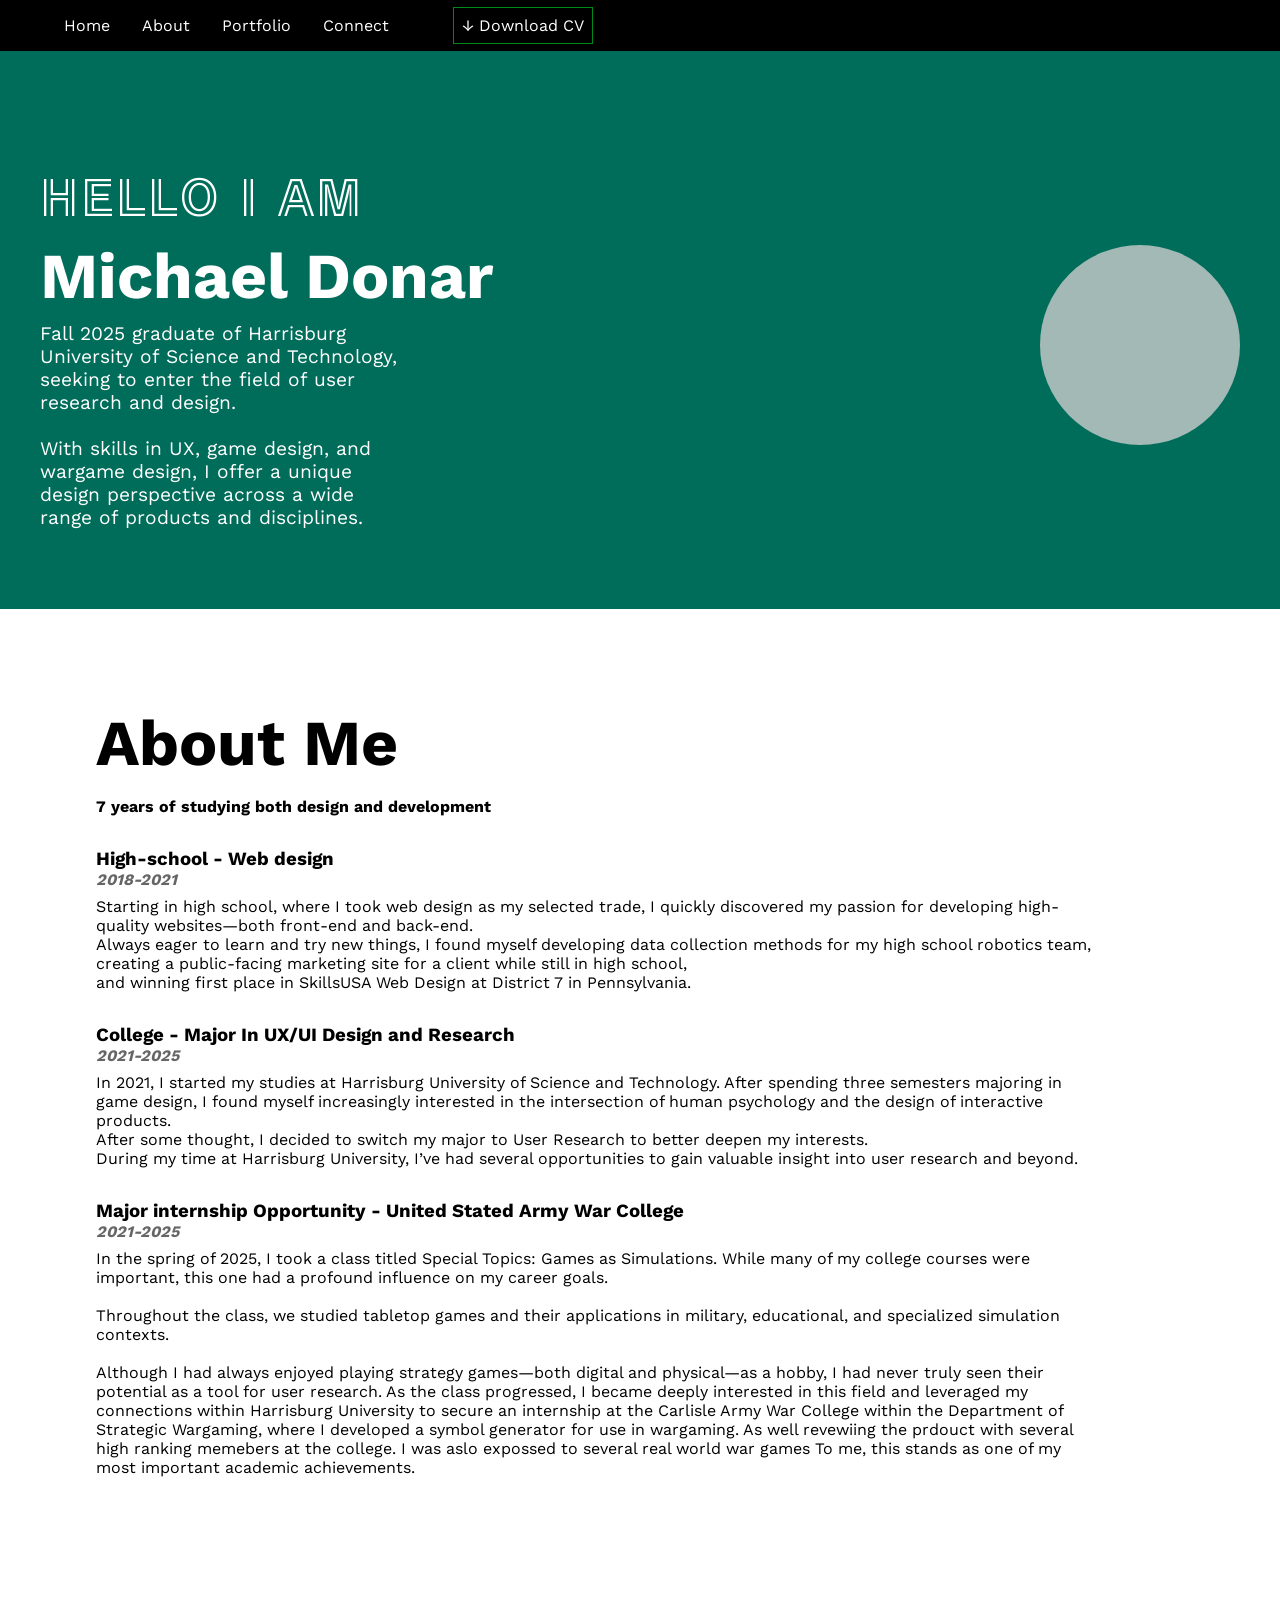
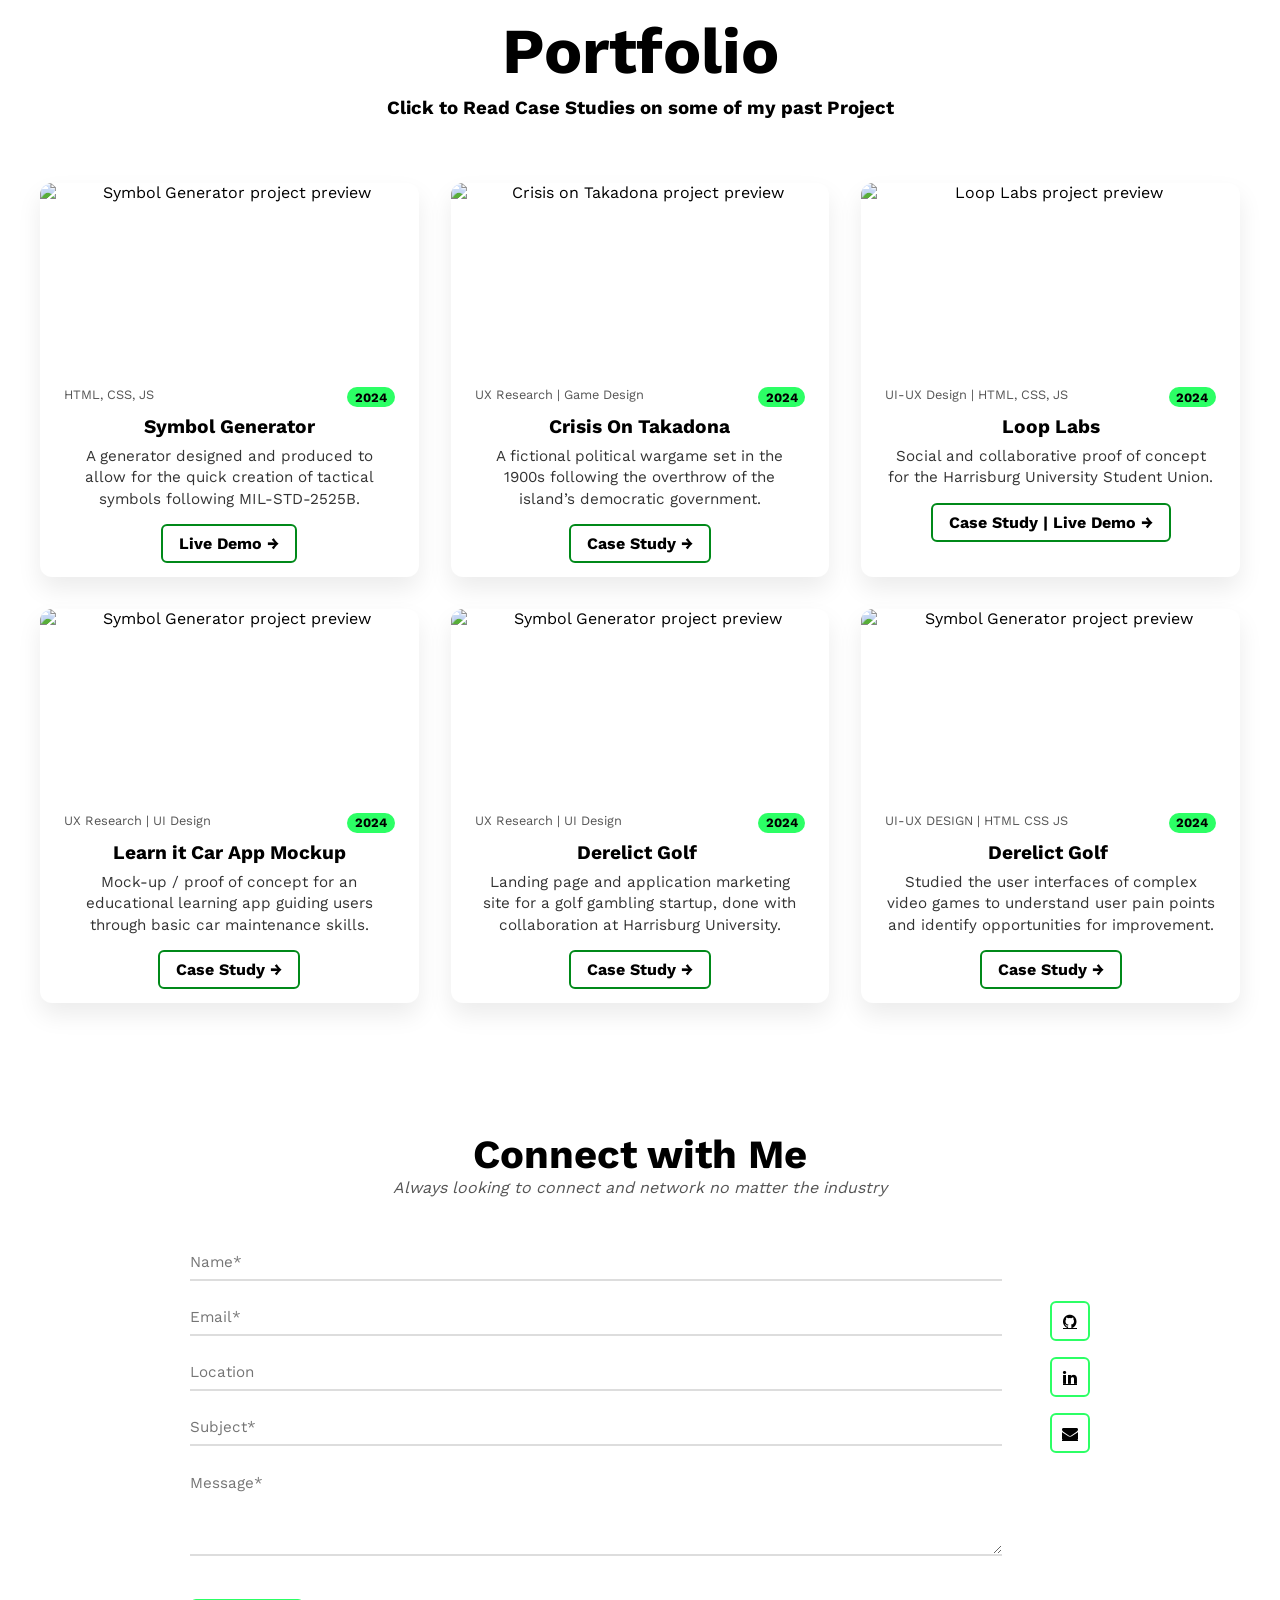
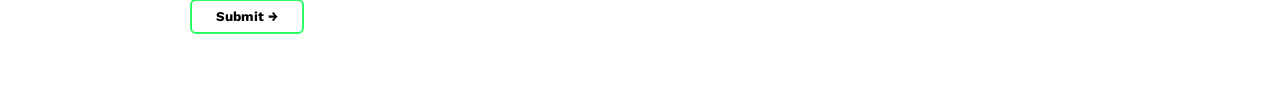
==== index.html @ 2acb97b7 "sections done" ====
<!DOCTYPE html>
<html lang="en">

<head>
  <meta charset="UTF-8" />
  <meta name="viewport" content="width=device-width, initial-scale=1.0" />
  <title>Michael Donar | UX Portfolio</title>
  <link rel="stylesheet" href="./assets/style.css" />
  <link rel="stylesheet" href="https://cdnjs.cloudflare.com/ajax/libs/font-awesome/4.7.0/css/font-awesome.min.css">
  <link href="https://fonts.googleapis.com/css2?family=DM+Sans:wght@400;700&family=Montserrat:wght@500;700&display=swap"
    rel="stylesheet">
  <link rel="stylesheet" href="https://cdnjs.cloudflare.com/ajax/libs/font-awesome/4.7.0/css/font-awesome.min.css">
  <!-- Google Icons-->
  <link rel="stylesheet"
    href="https://fonts.googleapis.com/css2?family=Material+Symbols+Outlined:opsz,wght,FILL,GRAD@20..48,100..700,0..1,-50..200&icon_names=download" />
</head>

<body>
  <nav class="navbar">
    <div class="nav-container">
      <!--- Could add a logo here when made <div class="logo">Your Logo</div> -->
      <ul class="nav-links">
        <li><a href="#">Home</a></li>
        <li><a href="#">About</a></li>
        <li><a href="#">Portfolio</a></li>
        <li><a href="#">Connect</a></li>
        <li class="cv-item"><a href="#" class="cv-button">↓ Download CV</a></li>
      </ul>
      <div class="hamburger">
        <span></span>
        <span></span>
        <span></span>
      </div>
    </div>
  </nav>
  <header class="hero">
    <div class="hero-content">
      <div class="hero-text">
        <h1>HELLO I AM</h1>
        <h2>Michael Donar</h2>
        <p>Fall 2025 graduate of Harrisburg University of Science and Technology, seeking to enter the field of user
          research and design.
          <br>
          <br>
          With skills in UX, game design, and wargame design, I offer a unique design perspective across a wide range of
          products and disciplines.</p>
      </div>
      <div class="hero-image">
        <div class="circle-placeholder"></div>
      </div>
    </div>
  </header>
  <main>
    <section class="content-section">
      <h1>About Me</h1>
      <h2>7 years of studying both design and development</h2>
      <div class="content-subsection">
        <h3>High-school - Web design</h3>
        <h4>2018-2021</h4>
        <p>Starting in high school, where I took web design as my selected trade, I quickly discovered my passion for
          developing high-quality websites—both front-end and back-end.
          <br>
          Always eager to learn and try new things, I found myself developing data collection methods for my high school
          robotics team, creating a public-facing marketing site for a client while still in high school, <br>
          and winning first place in SkillsUSA Web Design at District 7 in Pennsylvania.</p>
      </div>
      <div class="content-subsection">
        <h3>College - Major In UX/UI Design and Research</h3>
        <h4>2021-2025</h4>
        <p>In 2021, I started my studies at Harrisburg University of Science and Technology. After spending three
          semesters majoring in game design, I found myself increasingly interested in the intersection of human
          psychology and the design of interactive products.
          <br>
          After some thought, I decided to switch my major to User Research to better deepen my interests.
          <br>
          During my time at Harrisburg University, I’ve had several opportunities to gain valuable insight into user
          research and beyond.</p>
      </div>

      <div class="content-subsection">
        <h3>Major internship Opportunity - United Stated Army War College </h3>
        <h4>2021-2025</h4>
        <p>In the spring of 2025, I took a class titled Special Topics: Games as Simulations. While many of my college
          courses were important, this one had a profound influence on my career goals.<br><br>
          Throughout the class, we studied tabletop games and their applications in military, educational, and
          specialized simulation contexts.<br><br>
          Although I had always enjoyed playing strategy games—both digital and physical—as a hobby, I had never truly
          seen their potential as a tool for user research. As the class progressed,
          I became deeply interested in this field and leveraged my connections within Harrisburg University to secure
          an internship at the Carlisle Army War College within the Department of Strategic Wargaming,
          where I developed a symbol generator for use in wargaming. As well revewiing the prdouct with several high
          ranking memebers at the college. I was aslo expossed to several real world war games
          To me, this stands as one of my most important academic achievements.<br></p>
      </div>
    </section>
  </main>
  <!-- Project Sections -->
  <section class="portfolio-section">
    <h2>Portfolio</h2>
    <h3>Click to Read Case Studies on some of my past Project</h3>
    <section class="projects">
      <div class="projects-grid">
        <article class="project-card">
          <img src="img/project1.jpg" alt="Symbol Generator project preview">
          <div class="project-content">
            <div class="project-meta">
              <span>HTML, CSS, JS</span>
              <span class="tag">2024</span>
            </div>
            <h3>Symbol Generator</h3>
            <p>
              A generator designed and produced to allow for the quick creation of tactical symbols following
              MIL-STD-2525B.
            </p>
            <a href="#" class="project-btn">Live Demo →</a>
          </div>
        </article>

        <article class="project-card">
          <img src="img/project2.jpg" alt="Crisis on Takadona project preview">
          <div class="project-content">
            <div class="project-meta">
              <span>UX Research | Game Design</span>
              <span class="tag">2024</span>
            </div>
            <h3>Crisis On Takadona</h3>
            <p>
              A fictional political wargame set in the 1900s following the overthrow of the island’s democratic
              government.
            </p>
            <a href="#" class="project-btn">Case Study →</a>
          </div>
        </article>

        <article class="project-card">
          <img src="img/project3.jpg" alt="Loop Labs project preview">
          <div class="project-content">
            <div class="project-meta">
              <span>UI-UX Design | HTML, CSS, JS</span>
              <span class="tag">2024</span>
            </div>
            <h3>Loop Labs</h3>
            <p>
              Social and collaborative proof of concept for the Harrisburg University Student Union.
            </p>
            <a href="#" class="project-btn">Case Study | Live Demo →</a>
          </div>
        </article>
        <article class="project-card">
          <img src="img/project1.jpg" alt="Symbol Generator project preview">
          <div class="project-content">
            <div class="project-meta">
              <span>UX Research | UI Design</span>
              <span class="tag">2024</span>
            </div>
            <h3>Learn it Car App Mockup</h3>
            <p>
              Mock-up / proof of concept for an educational learning app guiding users through basic car maintenance
              skills.
            </p>
            <a href="#" class="project-btn">Case Study →</a>
          </div>
        </article>
        <article class="project-card">
          <img src="img/project1.jpg" alt="Symbol Generator project preview">
          <div class="project-content">
            <div class="project-meta">
              <span>UX Research | UI Design</span>
              <span class="tag">2024</span>
            </div>
            <h3>Derelict Golf </h3>
            <p>
              Landing page and application marketing site for a golf gambling startup, done with collaboration at
              Harrisburg University.
            </p>
            <a href="#" class="project-btn">Case Study →</a>
          </div>
        </article>
        <article class="project-card">
          <img src="img/project1.jpg" alt="Symbol Generator project preview">
          <div class="project-content">
            <div class="project-meta">
              <span>UI-UX DESIGN | HTML CSS JS</span>
              <span class="tag">2024</span>
            </div>
            <h3>Derelict Golf </h3>
            <p>
              Studied the user interfaces of complex video games to understand user pain points and identify
              opportunities for improvement.
            </p>
            <a href="#" class="project-btn">Case Study →</a>
          </div>
        </article>
      </div>
    </section>
  </section>
  <section class="contact">
    <h2>Connect with Me</h2>
    <p class="contact-sub">
      Always looking to connect and network no matter the industry
    </p>
    <div class="contact-wrapper">
      <!-- Form -->
      <form class="contact-form">
        <input type="text" placeholder="Name*" required>
        <input type="email" placeholder="Email*" required>
        <input type="text" placeholder="Location">
        <input type="text" placeholder="Subject*">
        <textarea rows="4" placeholder="Message*" required></textarea>
        <button type="submit">Submit →</button>
      </form>
      <!-- Social Icons -->
      <div class="contact-icons">
        <a href="https://github.com/YOURNAME" aria-label="GitHub">
          <i class="fa fa-github"></i>
        </a>
        <a href="https://linkedin.com/in/YOURNAME" aria-label="LinkedIn">
          <i class="fa fa-linkedin"></i>
        </a>
        <a href="mailto:youremail@email.com" aria-label="Email">
          <i class="fa fa-envelope"></i>
        </a>
      </div>
    </div>
  </section>

  <script>
    const hamburger = document.querySelector('.hamburger');
    const navLinks = document.querySelector('.nav-links');

    hamburger.addEventListener('click', () => {
      navLinks.classList.toggle('active');
      hamburger.classList.toggle('active');
    });
  </script>
</body>

</html>
---- assets/style.css ----
/* Fonts */
@font-face {
    font-family: 'train-one';
    /*a name to be used later*/
    src: url('../fonts/TrainOne-Regular.ttf');
    /*URL to font*/
}

@font-face {
    font-family: 'work-sans';
    src: url(../fonts/WorkSans-VariableFont_wght.ttf);
}

@font-face {
    font-family: 'work-sans-itac';
    src: url(../fonts/WorkSans-Italic-VariableFont_wght.ttf);
}

/* Colors Vars */
:root {
    --primary-highlight: #008919;
    --primary-color: #ffffff;
}

/* Reset and General Styles */
* {
    margin: 0;
    padding: 0;
    box-sizing: border-box;
    font-family: 'work-sans';
}

body {
    background-color: #fff;
    font-family: 'work-sans';
    color: #000;
}

/* Navbar */
.navbar {
    background-color: #000;
    padding: 1rem 2rem;
    position: fixed;
    width: 100%;
    top: 0;
    z-index: 1000;

}

.nav-container {
    display: flex;
    justify-content: space-between;
    align-items: center;
    max-width: 1200px;
    margin: 0 auto;
    float: left;
}

.logo {
    margin-right: 1em;
    float: left;
    color: #fff;
    font-size: 1.5rem;
    font-weight: bold;
}

.nav-links {
    display: flex;
    list-style: none;
}

.nav-links li {
    margin-left: 2rem;
    text-align: center;
}

.nav-links a {
    color: #fff;
    text-decoration: none;
    font-size: 1rem;
}

a:hover {
    color: var(--primary-highlight);
}

.hero h1 {
    font-family: 'train-one';
}

.cv-button {
    border: #008919 1px solid;
    padding: .5em;
    margin-left: 2rem;
}

.hamburger {
    display: none;
    flex-direction: column;
    cursor: pointer;
}

.hamburger span {
    height: 3px;
    width: 25px;
    background: #fff;
    margin-bottom: 5px;
    transition: all 0.3s;
}

.hamburger.active span:nth-child(1) {
    transform: rotate(45deg) translate(10px, 10px);
}

.hamburger.active span:nth-child(2) {
    opacity: 0;
}

.hamburger.active span:nth-child(3) {
    transform: rotate(-45deg) translate(7px, -6px);
}

/* Hero Section */
.hero {
    background-color: #006d5b;
    /* Teal */
    color: #fff;
    padding: 10rem 2rem 5rem;
    position: relative;
    overflow: hidden;
}

.hero-content {
    display: flex;
    justify-content: space-between;
    align-items: center;
    max-width: 1200px;
    margin: 0 auto;
}

.hero-text {
    flex: 1;
}

.hero-text h1 {
    font-size: 3rem;
    font-weight: 100;
    /* Thin for "HELLO I AM" */
    text-transform: uppercase;
    letter-spacing: 2px;
}

.hero-text h2 {
    font-size: 4rem;
    font-weight: bold;
    margin: 0.5rem 0;
}

.hero-text p {
    font-size: 1.2rem;
    max-width: 60%;
}

.hero-image {
    flex: 1;
    display: flex;
    justify-content: flex-end;
}

.circle-placeholder {
    width: 200px;
    height: 200px;
    background-color: #ccc;
    /* Grey */
    border-radius: 50%;
    opacity: 0.8;
}


/* ###About Section### */

.content-section {
    float: left;
}

.content-section h1 {
    font-size: 4em;
}

.content-section h2 {
    padding-top: 1em;
    color: #000;
    font-size: 1em;
}

/*Subsections */
.content-subsection {
    padding-top: 2em;
}

.content-subsection h4 {
    color: rgba(0, 0, 0, 0.6);
    font-style: italic;
}

.content-subsection p {
    padding-top: .5em;
    font-family: 'work-sans';
}

/* ### Portiflo Section ###*/
.portfolio-section {
    clear: both;
    text-align: center;
    padding-top: 2em;
}

.portfolio-section h2 {
    font-size: 4rem;
    font-weight: bold;
    margin: 0.5rem 0;
}



/* Content Sections (for more paragraphs and images) */
.content-section {
    padding: 6rem;
    max-width: 1200px;
    margin: 0 auto;
}

.content-section img {
    max-width: 100%;
    height: auto;
}

/* =========================
   Projects Section
========================= */
.projects {
    padding: 4rem 2rem;
    background: #fff;
}

.projects-grid {
    display: grid;
    grid-template-columns: repeat(3, 1fr);
    gap: 2rem;
    max-width: 1200px;
    margin: 0 auto;
}

/* =========================
   Project Card
========================= */
.project-card {
    background: #fff;
    border-radius: 12px;
    box-shadow: 0 12px 25px rgba(0, 0, 0, 0.08);
    overflow: hidden;
    display: flex;
    flex-direction: column;
}

.project-card img {
    width: 100%;
    height: 180px;
    object-fit: cover;
}

.project-content {
    padding: 1.5rem;
}

.project-meta {
    display: flex;
    justify-content: space-between;
    font-size: 0.8rem;
    margin-bottom: 0.5rem;
    color: #555;
}

.tag {
    background: #2cff65;
    color: #000;
    padding: 0.2em 0.6em;
    border-radius: 999px;
    font-weight: bold;
}

.project-content h3 {
    margin: 0.5rem 0;
    font-size: 1.2rem;
}

.project-content p {
    font-size: 0.95rem;
    line-height: 1.4;
    margin-bottom: 1.5rem;
    color: #333;
}

/* =========================
   Buttons
========================= */
.project-btn {
    align-self: flex-start;
    border: 2px solid #008919;
    padding: 0.5rem 1rem;
    border-radius: 6px;
    text-decoration: none;
    font-weight: bold;
    color: #000;
    transition: 0.2s ease;
}

.project-btn:hover {
    background: 008919;
}

.project-btn.outline {
    background: transparent;
}

/* =========================
   Contact Section
========================= */
.contact {
    padding: 4rem 2rem;
    background: #fff;
    text-align: center;
}

.contact h2 {
    font-size: 2.5rem;
    font-weight: 700;
}

.contact-sub {
    font-style: italic;
    color: #555;
    margin-bottom: 3rem;
}

/* =========================
   Layout
========================= */
.contact-wrapper {
    max-width: 900px;
    margin: 0 auto;
    display: flex;
    justify-content: space-between;
    align-items: flex-start;
    gap: 3rem;
}

/* =========================
   Form
========================= */
.contact-form {
    flex: 1;
    display: flex;
    flex-direction: column;
    gap: 1.2rem;
    text-align: left;
}

.contact-form input,
.contact-form textarea {
    border: none;
    border-bottom: 2px solid #ddd;
    padding: 0.5rem 0;
    font-size: 0.95rem;
}

.contact-form input:focus,
.contact-form textarea:focus {
    outline: none;
    border-color: #8a3dff;
}

.contact-form button {
    margin-top: 1.5rem;
    width: fit-content;
    background: transparent;
    border: 2px solid #2cff65;
    padding: 0.5rem 1.5rem;
    border-radius: 6px;
    font-weight: bold;
    cursor: pointer;
    transition: 0.2s ease;
}

.contact-form button:hover {
    background: #2cff65;
}

/* =========================
   Social Icons
========================= */
.contact-icons {
    display: flex;
    flex-direction: column;
    gap: 1rem;
    margin-top: 3.5rem;
}

.contact-icons a {
    width: 40px;
    height: 40px;
    border: 2px solid #2cff65;
    border-radius: 6px;
    display: flex;
    align-items: center;
    justify-content: center;
    color: #000;
    transition: 0.2s ease;
}

.contact-icons a:hover {
    background: #2cff65;
}

/* =========================
   Responsive
========================= */
@media (max-width: 1024px) {
    .projects-grid {
        grid-template-columns: repeat(2, 1fr);
    }
}

@media (max-width: 640px) {
    .projects-grid {
        grid-template-columns: 1fr;
    }

    .project-card img {
        height: 160px;
    }
}


/* Responsive Design */
@media (max-width: 768px) {
    .nav-links {
        display: none;
        flex-direction: column;
        position: absolute;
        top: 60px;
        left: 0;
        width: 100%;
        background-color: #000;
        padding: 1rem 0;
    }

    .nav-links.active {
        display: flex;
    }

    .nav-links li {
        margin: 1rem 0;
        text-align: center;
    }

    .cv-button {
        margin-left: 0;
        margin-top: 1rem;
    }

    .hamburger {
        display: flex;
    }

    .hero-content {
        flex-direction: column;
        text-align: center;
    }

    .hero-text p {
        max-width: 100%;
    }

    .hero-image {
        justify-content: center;
        margin-top: 2rem;
    }

    .circle-placeholder {
        width: 150px;
        height: 150px;
    }
}
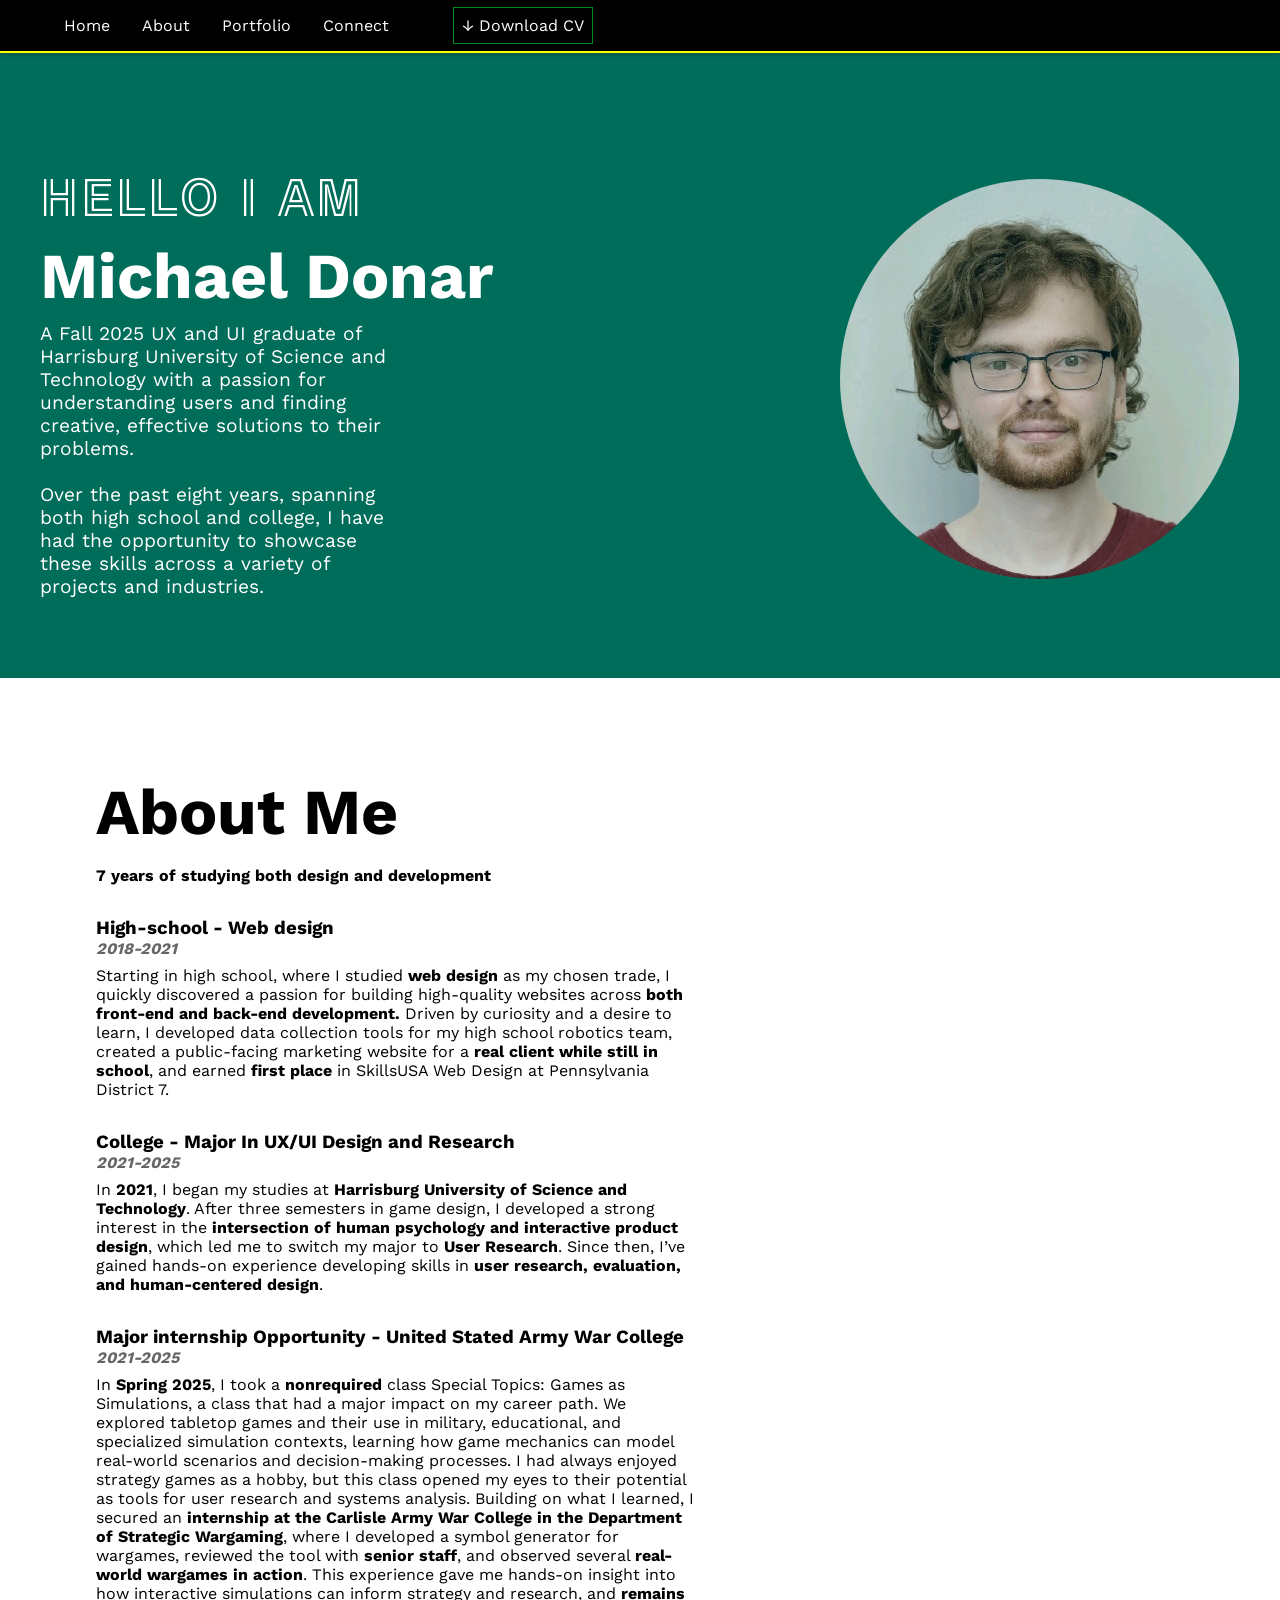
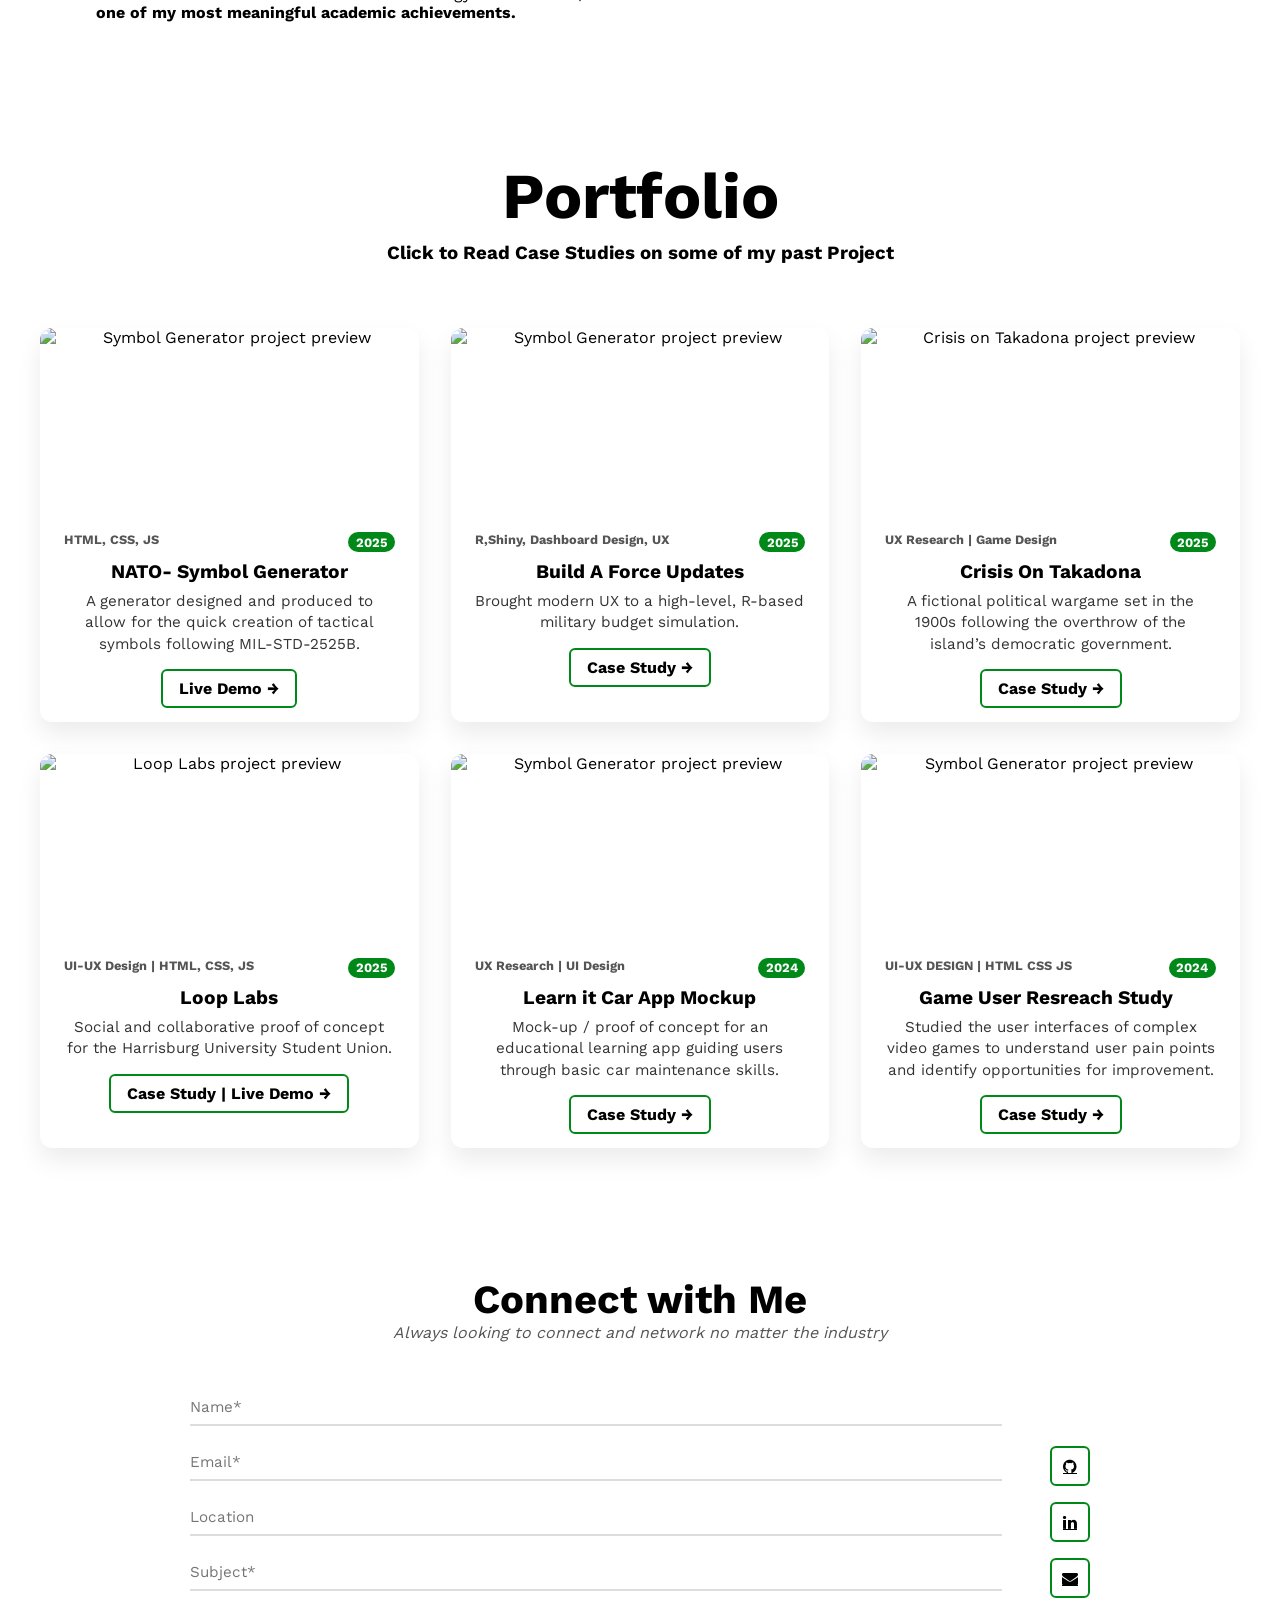
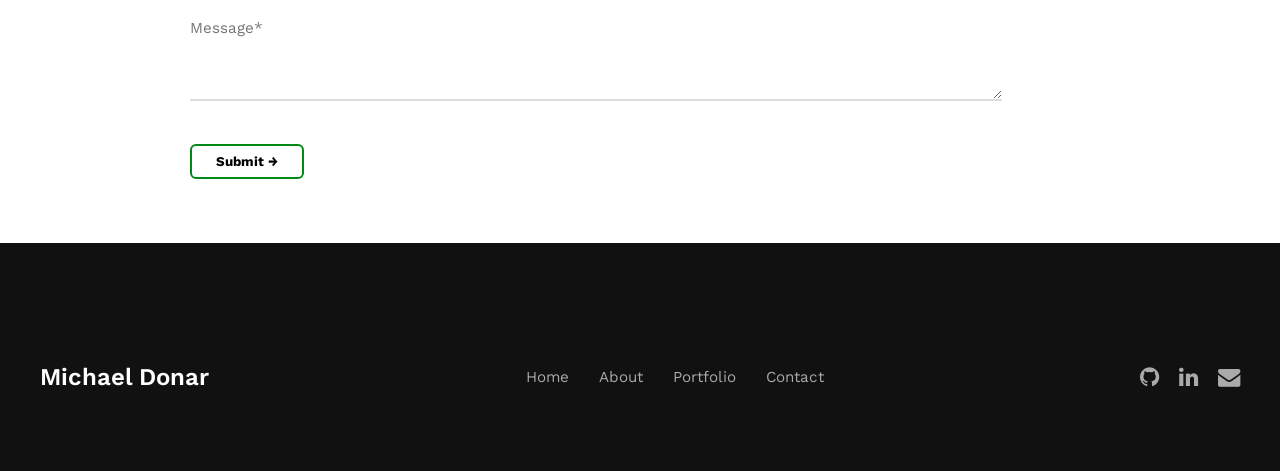
==== commit 479e36f3: "adding images to homepage" ====
--- a/index.html
+++ b/index.html
@@ -5,6 +5,7 @@
   <meta charset="UTF-8" />
   <meta name="viewport" content="width=device-width, initial-scale=1.0" />
   <title>Michael Donar | UX Portfolio</title>
+  <link rel="icon" type="image/x-icon" href="./img/MD-Logo-With-NoText-White.png">
   <link rel="stylesheet" href="./assets/style.css" />
   <link rel="stylesheet" href="https://cdnjs.cloudflare.com/ajax/libs/font-awesome/4.7.0/css/font-awesome.min.css">
   <link href="https://fonts.googleapis.com/css2?family=DM+Sans:wght@400;700&family=Montserrat:wght@500;700&display=swap"
@@ -16,14 +17,15 @@
 </head>
 
 <body>
+  <div class="home-link" id="top"></div>
   <nav class="navbar">
     <div class="nav-container">
-      <!--- Could add a logo here when made <div class="logo">Your Logo</div> -->
+      <!--- Could add a logo here when made <div class="logo">Logo</div> -->
       <ul class="nav-links">
-        <li><a href="#">Home</a></li>
-        <li><a href="#">About</a></li>
-        <li><a href="#">Portfolio</a></li>
-        <li><a href="#">Connect</a></li>
+        <li><a href="#top">Home</a></li>
+        <li><a href="#about">About</a></li>
+        <li><a href="#project">Portfolio</a></li>
+        <li><a href="#contact">Connect</a></li>
         <li class="cv-item"><a href="#" class="cv-button">↓ Download CV</a></li>
       </ul>
       <div class="hamburger">
@@ -38,66 +40,70 @@
       <div class="hero-text">
         <h1>HELLO I AM</h1>
         <h2>Michael Donar</h2>
-        <p>Fall 2025 graduate of Harrisburg University of Science and Technology, seeking to enter the field of user
-          research and design.
-          <br>
-          <br>
-          With skills in UX, game design, and wargame design, I offer a unique design perspective across a wide range of
-          products and disciplines.</p>
+        <p>A Fall 2025 UX and UI graduate of Harrisburg University of Science and Technology with a passion for
+          understanding users and finding creative, effective solutions to their problems. <br><br>Over the past eight
+          years,
+          spanning both high school and college, I have had the opportunity to showcase these skills across a variety of
+          projects and industries.</p>
       </div>
       <div class="hero-image">
-        <div class="circle-placeholder"></div>
-      </div>
-    </div>
+        <div class="image-background"></div>
+        <img src="./img/headshot.png" alt="Profile Image">
+      </div>
   </header>
   <main>
-    <section class="content-section">
+    <section class="content-section" id="about">
       <h1>About Me</h1>
       <h2>7 years of studying both design and development</h2>
       <div class="content-subsection">
         <h3>High-school - Web design</h3>
         <h4>2018-2021</h4>
-        <p>Starting in high school, where I took web design as my selected trade, I quickly discovered my passion for
-          developing high-quality websites—both front-end and back-end.
-          <br>
-          Always eager to learn and try new things, I found myself developing data collection methods for my high school
-          robotics team, creating a public-facing marketing site for a client while still in high school, <br>
-          and winning first place in SkillsUSA Web Design at District 7 in Pennsylvania.</p>
+        <p>
+          Starting in high school, where I studied <span>web design</span> as my chosen trade, I quickly discovered a
+          passion for building high-quality websites across <span>both front-end and back-end development.</span> Driven
+          by curiosity and a desire to learn, I developed data collection tools for my high school robotics team,
+          created a public-facing marketing website for a <span>real client while still in school</span>, and earned
+          <span>first place</span> in SkillsUSA Web Design at Pennsylvania District 7.
+        </p>
       </div>
       <div class="content-subsection">
         <h3>College - Major In UX/UI Design and Research</h3>
         <h4>2021-2025</h4>
-        <p>In 2021, I started my studies at Harrisburg University of Science and Technology. After spending three
-          semesters majoring in game design, I found myself increasingly interested in the intersection of human
-          psychology and the design of interactive products.
-          <br>
-          After some thought, I decided to switch my major to User Research to better deepen my interests.
-          <br>
-          During my time at Harrisburg University, I’ve had several opportunities to gain valuable insight into user
-          research and beyond.</p>
+        <p>
+          In <span>2021</span>, I began my studies at <span>Harrisburg University of Science and Technology</span>.
+          After three semesters in game design, I developed a strong interest in the <span>intersection of human
+            psychology and interactive product design</span>, which led me to switch my major to <span>User
+            Research</span>. Since then, I’ve gained hands-on experience developing skills in <span>user research,
+            evaluation, and human-centered design</span>.
+        </p>
       </div>
 
       <div class="content-subsection">
         <h3>Major internship Opportunity - United Stated Army War College </h3>
         <h4>2021-2025</h4>
-        <p>In the spring of 2025, I took a class titled Special Topics: Games as Simulations. While many of my college
-          courses were important, this one had a profound influence on my career goals.<br><br>
-          Throughout the class, we studied tabletop games and their applications in military, educational, and
-          specialized simulation contexts.<br><br>
-          Although I had always enjoyed playing strategy games—both digital and physical—as a hobby, I had never truly
-          seen their potential as a tool for user research. As the class progressed,
-          I became deeply interested in this field and leveraged my connections within Harrisburg University to secure
-          an internship at the Carlisle Army War College within the Department of Strategic Wargaming,
-          where I developed a symbol generator for use in wargaming. As well revewiing the prdouct with several high
-          ranking memebers at the college. I was aslo expossed to several real world war games
-          To me, this stands as one of my most important academic achievements.<br></p>
+        <p>In <span>Spring 2025</span>, I took a <span>nonrequired</span> class Special Topics: Games as Simulations, a
+          class that had a major impact on my career
+          path. We explored tabletop games and their use in military, educational, and specialized simulation contexts,
+          learning how game mechanics can model real-world scenarios and decision-making processes.
+
+          I had always enjoyed strategy games as a hobby, but this class opened my eyes to their potential as tools for
+          user research and systems analysis. Building on what I learned, I secured an <span>internship at the Carlisle
+            Army
+            War College in the Department of Strategic Wargaming</span>, where I developed a symbol generator for
+          wargames,
+          reviewed the tool with <span>senior staff</span>, and observed several <span>real-world wargames in
+            action</span>. This experience gave
+          me hands-on insight into how interactive simulations can inform strategy and research, and <span>remains one
+            of my
+            most meaningful academic achievements.</span></p>
       </div>
     </section>
   </main>
   <!-- Project Sections -->
-  <section class="portfolio-section">
+  <section class="portfolio-section" id="project">
     <h2>Portfolio</h2>
     <h3>Click to Read Case Studies on some of my past Project</h3>
+    <!-- Symbol Gen Project Card-->
     <section class="projects">
       <div class="projects-grid">
         <article class="project-card">
@@ -105,9 +111,9 @@
           <div class="project-content">
             <div class="project-meta">
               <span>HTML, CSS, JS</span>
-              <span class="tag">2024</span>
-            </div>
-            <h3>Symbol Generator</h3>
+              <span class="tag">2025</span>
+            </div>
+            <h3>NATO- Symbol Generator</h3>
             <p>
               A generator designed and produced to allow for the quick creation of tactical symbols following
               MIL-STD-2525B.
@@ -115,13 +121,27 @@
             <a href="#" class="project-btn">Live Demo →</a>
           </div>
         </article>
-
+        <article class="project-card">
+          <img src="img/project1.jpg" alt="Symbol Generator project preview">
+          <div class="project-content">
+            <div class="project-meta">
+              <span>R,Shiny, Dashboard Design, UX</span>
+              <span class="tag">2025</span>
+            </div>
+            <h3>Build A Force Updates </h3>
+            <p>
+              Brought modern UX to a high-level, R-based military budget simulation.
+            </p>
+            <a href="#" class="project-btn">Case Study →</a>
+          </div>
+        </article>
+        <!--Crisis On Takadona-->
         <article class="project-card">
           <img src="img/project2.jpg" alt="Crisis on Takadona project preview">
           <div class="project-content">
             <div class="project-meta">
               <span>UX Research | Game Design</span>
-              <span class="tag">2024</span>
+              <span class="tag">2025</span>
             </div>
             <h3>Crisis On Takadona</h3>
             <p>
@@ -131,13 +151,13 @@
             <a href="#" class="project-btn">Case Study →</a>
           </div>
         </article>
-
+        <!--Loop Labs-->
         <article class="project-card">
           <img src="img/project3.jpg" alt="Loop Labs project preview">
           <div class="project-content">
             <div class="project-meta">
               <span>UI-UX Design | HTML, CSS, JS</span>
-              <span class="tag">2024</span>
+              <span class="tag">2025</span>
             </div>
             <h3>Loop Labs</h3>
             <p>
@@ -146,6 +166,7 @@
             <a href="#" class="project-btn">Case Study | Live Demo →</a>
           </div>
         </article>
+        <!--Learn it Car App Mockups-->
         <article class="project-card">
           <img src="img/project1.jpg" alt="Symbol Generator project preview">
           <div class="project-content">
@@ -161,21 +182,7 @@
             <a href="#" class="project-btn">Case Study →</a>
           </div>
         </article>
-        <article class="project-card">
-          <img src="img/project1.jpg" alt="Symbol Generator project preview">
-          <div class="project-content">
-            <div class="project-meta">
-              <span>UX Research | UI Design</span>
-              <span class="tag">2024</span>
-            </div>
-            <h3>Derelict Golf </h3>
-            <p>
-              Landing page and application marketing site for a golf gambling startup, done with collaboration at
-              Harrisburg University.
-            </p>
-            <a href="#" class="project-btn">Case Study →</a>
-          </div>
-        </article>
+        <!--GUR Study-->
         <article class="project-card">
           <img src="img/project1.jpg" alt="Symbol Generator project preview">
           <div class="project-content">
@@ -183,7 +190,7 @@
               <span>UI-UX DESIGN | HTML CSS JS</span>
               <span class="tag">2024</span>
             </div>
-            <h3>Derelict Golf </h3>
+            <h3>Game User Resreach Study  </h3>
             <p>
               Studied the user interfaces of complex video games to understand user pain points and identify
               opportunities for improvement.
@@ -194,7 +201,8 @@
       </div>
     </section>
   </section>
-  <section class="contact">
+  <!--Contact Section-->
+  <section class="contact" id="contact">
     <h2>Connect with Me</h2>
     <p class="contact-sub">
       Always looking to connect and network no matter the industry
@@ -211,19 +219,44 @@
       </form>
       <!-- Social Icons -->
       <div class="contact-icons">
-        <a href="https://github.com/YOURNAME" aria-label="GitHub">
+        <a href="https://github.com/mdonar21" target="_blank" aria-label="GitHub">
           <i class="fa fa-github"></i>
         </a>
-        <a href="https://linkedin.com/in/YOURNAME" aria-label="LinkedIn">
+        <a href="https://www.linkedin.com/in/michael-donar/" target="_blank" aria-label="LinkedIn">
           <i class="fa fa-linkedin"></i>
         </a>
-        <a href="mailto:youremail@email.com" aria-label="Email">
+        <a href="mailto:21mdonar@gmail.com" target="_blank" aria-label="Email">
           <i class="fa fa-envelope"></i>
         </a>
       </div>
     </div>
   </section>
-
+  <footer>
+    <footer>
+      <div class="footer-container">
+        <div class="footer-name">Michael Donar</div>
+        <nav class="footer-nav">
+          <ul>
+            <li><a href="#top">Home</a></li>
+            <li><a href="#about">About</a></li>
+            <li><a href="#project">Portfolio</a></li>
+            <li><a href="#contact">Contact</a></li>
+          </ul>
+        </nav>
+        <div class="social-icons">
+          <a href="https://github.com/mdonar21" target="_blank" aria-label="GitHub">
+            <i class="fa fa-github"></i>
+          </a>
+          <a href="https://www.linkedin.com/in/michael-donar/" target="_blank" aria-label="LinkedIn">
+            <i class="fa fa-linkedin"></i>
+          </a>
+          <a href="mailto:21mdonar@gmail.com" target="_blank" aria-label="Email">
+            <i class="fa fa-envelope"></i>
+          </a>
+        </div>
+      </div>
+    </footer>
+  </footer>
   <script>
     const hamburger = document.querySelector('.hamburger');
     const navLinks = document.querySelector('.nav-links');
--- a/assets/style.css
+++ b/assets/style.css
@@ -20,6 +20,9 @@
 :root {
     --primary-highlight: #008919;
     --primary-color: #ffffff;
+    --hover-color: #3083DC;
+    --primary-text-color: #000;
+    --sub-text-color: #fff;
 }
 
 /* Reset and General Styles */
@@ -34,6 +37,15 @@
     background-color: #fff;
     font-family: 'work-sans';
     color: #000;
+}
+
+/*Span Bold*/
+span{
+    font-weight: bold;
+}
+
+.home-link{
+    display: none;
 }
 
 /* Navbar */
@@ -44,6 +56,8 @@
     width: 100%;
     top: 0;
     z-index: 1000;
+    border-bottom: 2px solid #FFFF00;
+    box-shadow: 0 2px 4px 0 rgba(0, 0, 0, .2);
 
 }
 
@@ -81,7 +95,7 @@
 }
 
 a:hover {
-    color: var(--primary-highlight);
+    color: var(--hover-color);
 }
 
 .hero h1 {
@@ -89,9 +103,15 @@
 }
 
 .cv-button {
-    border: #008919 1px solid;
+    border: var(--primary-highlight) 1px solid;
     padding: .5em;
     margin-left: 2rem;
+}
+
+.cv-button:hover {
+    background: var(--hover-color);
+    color: var(--primary-color);
+    border: none;
 }
 
 .hamburger {
@@ -167,9 +187,9 @@
     justify-content: flex-end;
 }
 
-.circle-placeholder {
-    width: 200px;
-    height: 200px;
+.hero-image img {
+    width: 400px;
+    height: 400px;
     background-color: #ccc;
     /* Grey */
     border-radius: 50%;
@@ -191,6 +211,10 @@
     padding-top: 1em;
     color: #000;
     font-size: 1em;
+}
+
+.content-section p {
+    max-width: 60ch;
 }
 
 /*Subsections */
@@ -282,8 +306,8 @@
 }
 
 .tag {
-    background: #2cff65;
-    color: #000;
+    background: var(--primary-highlight);
+    color: var(--primary-color);
     padding: 0.2em 0.6em;
     border-radius: 999px;
     font-weight: bold;
@@ -306,7 +330,7 @@
 ========================= */
 .project-btn {
     align-self: flex-start;
-    border: 2px solid #008919;
+    border: 2px solid var(--primary-highlight);
     padding: 0.5rem 1rem;
     border-radius: 6px;
     text-decoration: none;
@@ -316,7 +340,9 @@
 }
 
 .project-btn:hover {
-    background: 008919;
+    background: var(--hover-color);
+    color: var(--sub-text-color);
+    border: none;
 }
 
 .project-btn.outline {
@@ -377,14 +403,14 @@
 .contact-form input:focus,
 .contact-form textarea:focus {
     outline: none;
-    border-color: #8a3dff;
+    border-color: var(--hover-color);
 }
 
 .contact-form button {
     margin-top: 1.5rem;
     width: fit-content;
     background: transparent;
-    border: 2px solid #2cff65;
+    border: 2px solid var(--primary-highlight);
     padding: 0.5rem 1.5rem;
     border-radius: 6px;
     font-weight: bold;
@@ -393,7 +419,9 @@
 }
 
 .contact-form button:hover {
-    background: #2cff65;
+    background: var(--hover-color);
+    color: var(--primary-color);
+    border: none;
 }
 
 /* =========================
@@ -409,7 +437,7 @@
 .contact-icons a {
     width: 40px;
     height: 40px;
-    border: 2px solid #2cff65;
+    border: 2px solid var(--primary-highlight);
     border-radius: 6px;
     display: flex;
     align-items: center;
@@ -419,7 +447,74 @@
 }
 
 .contact-icons a:hover {
-    background: #2cff65;
+    background: var(--hover-color);
+    color: var(--primary-color);
+    border: none;
+}
+
+/*Footer */
+footer {
+    background-color: #111;
+    color: #aaa;
+    padding: 60px 20px 40px;
+    font-size: 0.95rem;
+}
+
+.footer-container {
+    max-width: 1200px;
+    margin: 0 auto;
+    display: flex;
+    flex-wrap: wrap;
+    justify-content: space-between;
+    align-items: center;
+    gap: 40px;
+}
+
+.footer-name {
+    font-size: 1.5rem;
+    font-weight: 600;
+    color: #fff;
+}
+
+.footer-nav ul {
+    list-style: none;
+    display: flex;
+    gap: 30px;
+}
+
+.footer-nav a {
+    color: #aaa;
+    text-decoration: none;
+    transition: color 0.3s ease;
+}
+
+.footer-nav a:hover {
+    color: var(--hover-color);
+}
+
+.social-icons {
+    display: flex;
+    gap: 20px;
+}
+
+.social-icons a {
+    color: #aaa;
+    font-size: 1.4rem;
+    transition: color 0.3s ease;
+}
+
+.social-icons a:hover {
+    color: var(--hover-color);
+
+}
+
+.footer-bottom {
+    text-align: center;
+    margin-top: 40px;
+    padding-top: 30px;
+    border-top: 1px solid #333;
+    font-size: 0.85rem;
+    color: #777;
 }
 
 /* =========================
@@ -469,6 +564,7 @@
         margin-top: 1rem;
     }
 
+
     .hamburger {
         display: flex;
     }
@@ -491,4 +587,16 @@
         width: 150px;
         height: 150px;
     }
-}+}
+
+@media (max-width: 768px) {
+            .footer-container {
+                flex-direction: column;
+                text-align: center;
+            }
+            
+            .footer-nav ul {
+                flex-direction: column;
+                gap: 15px;
+            }
+        }
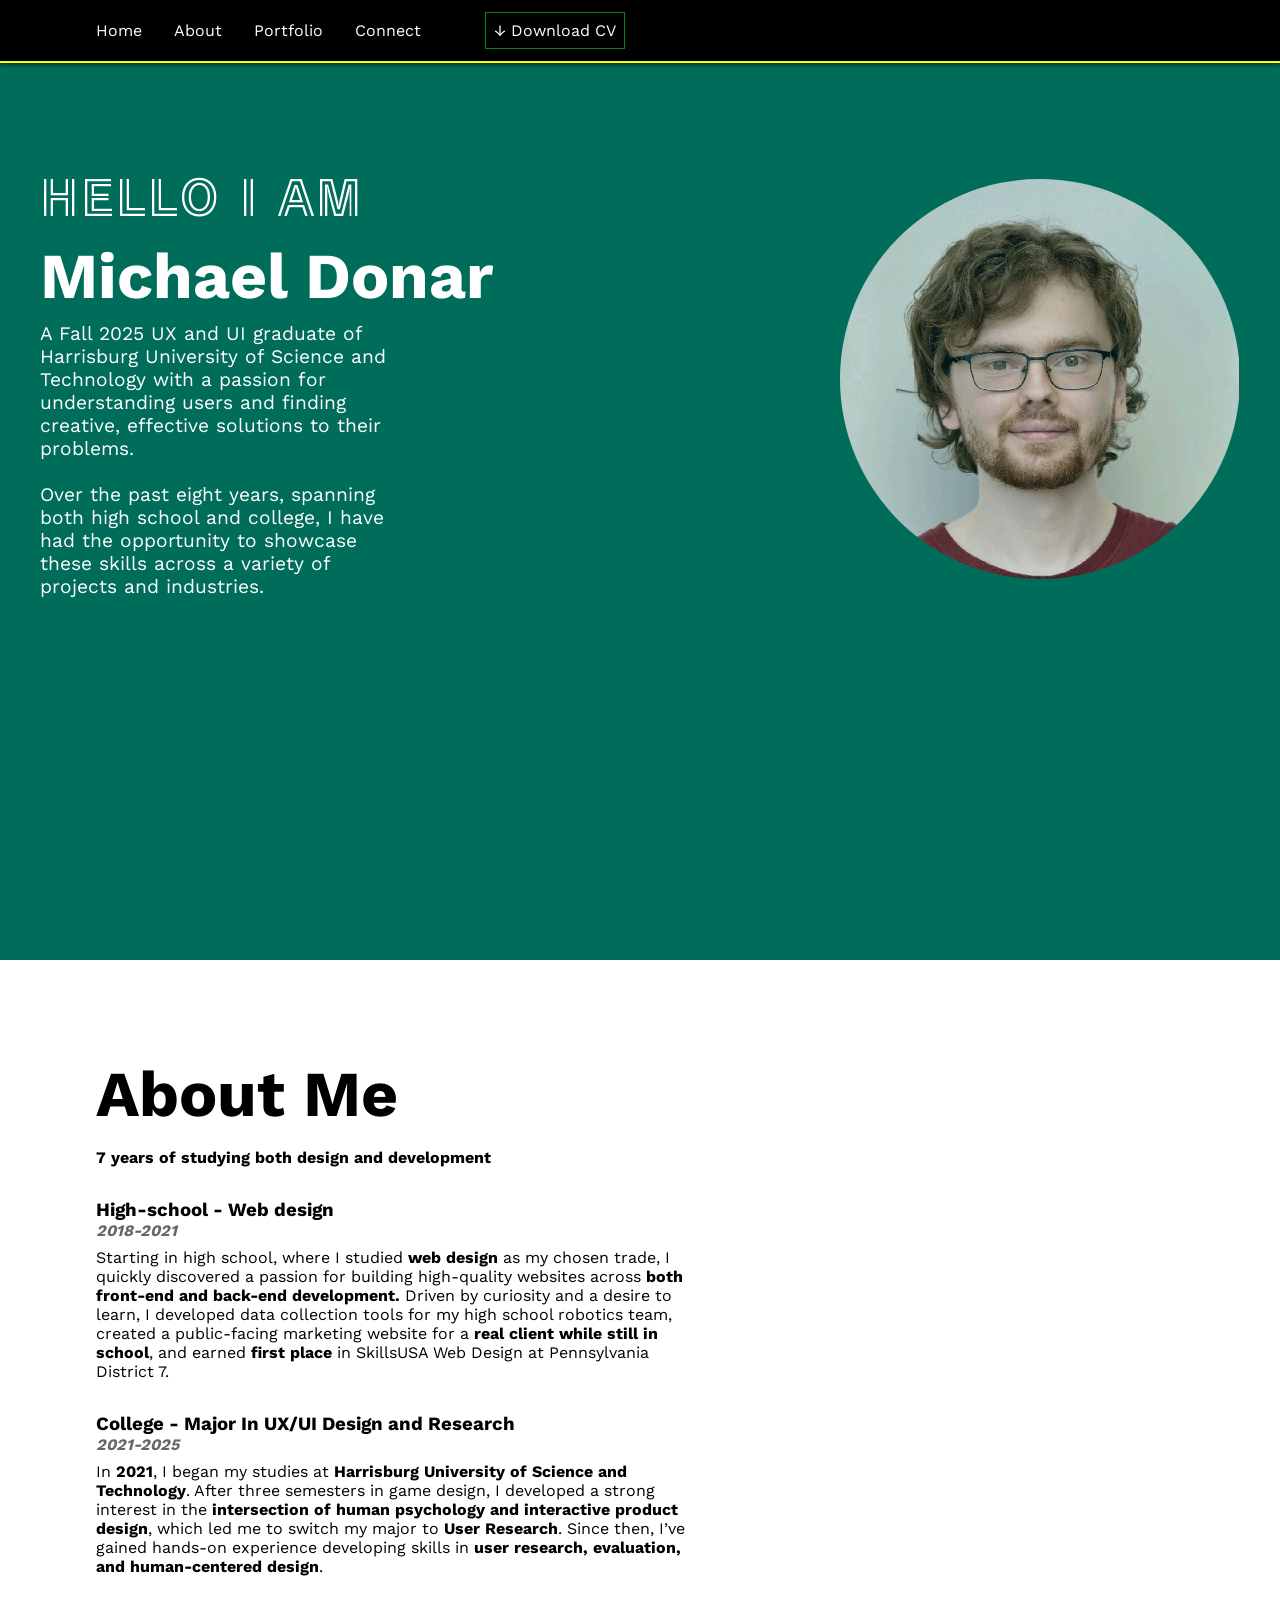
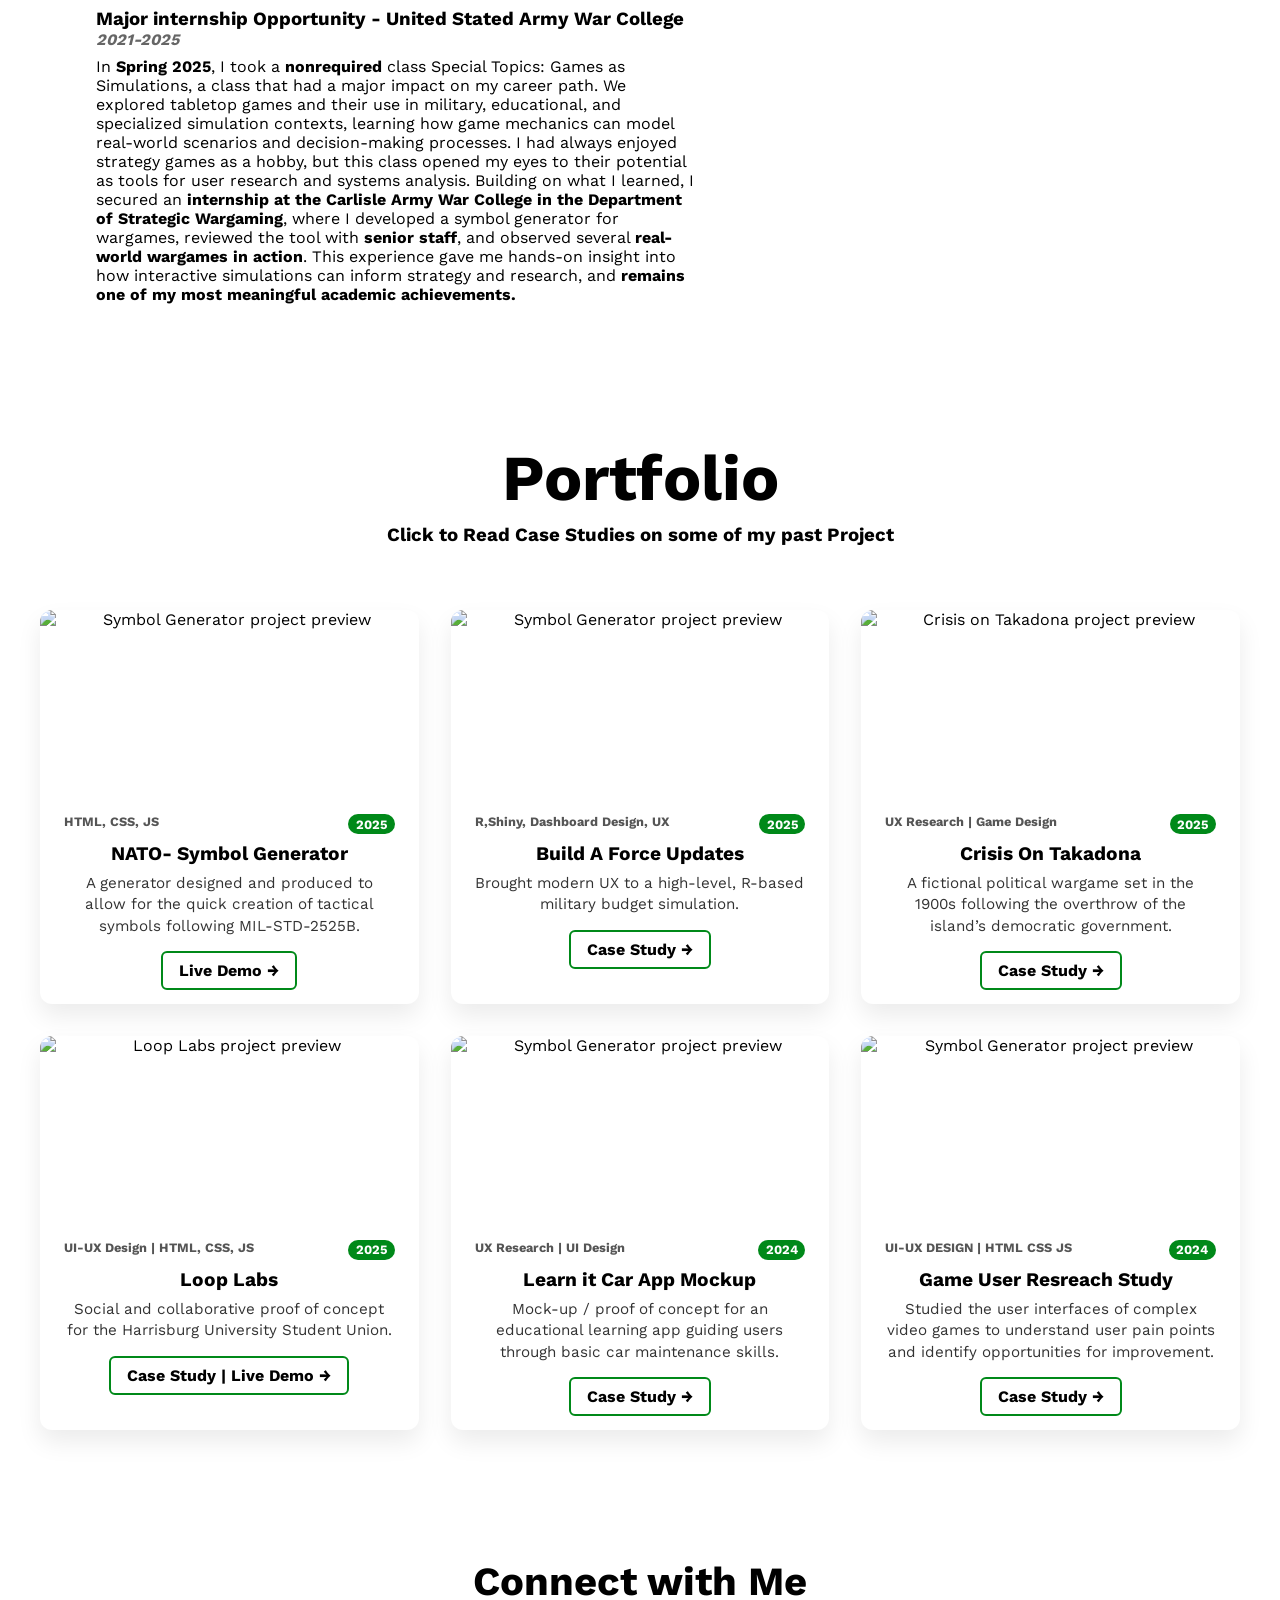
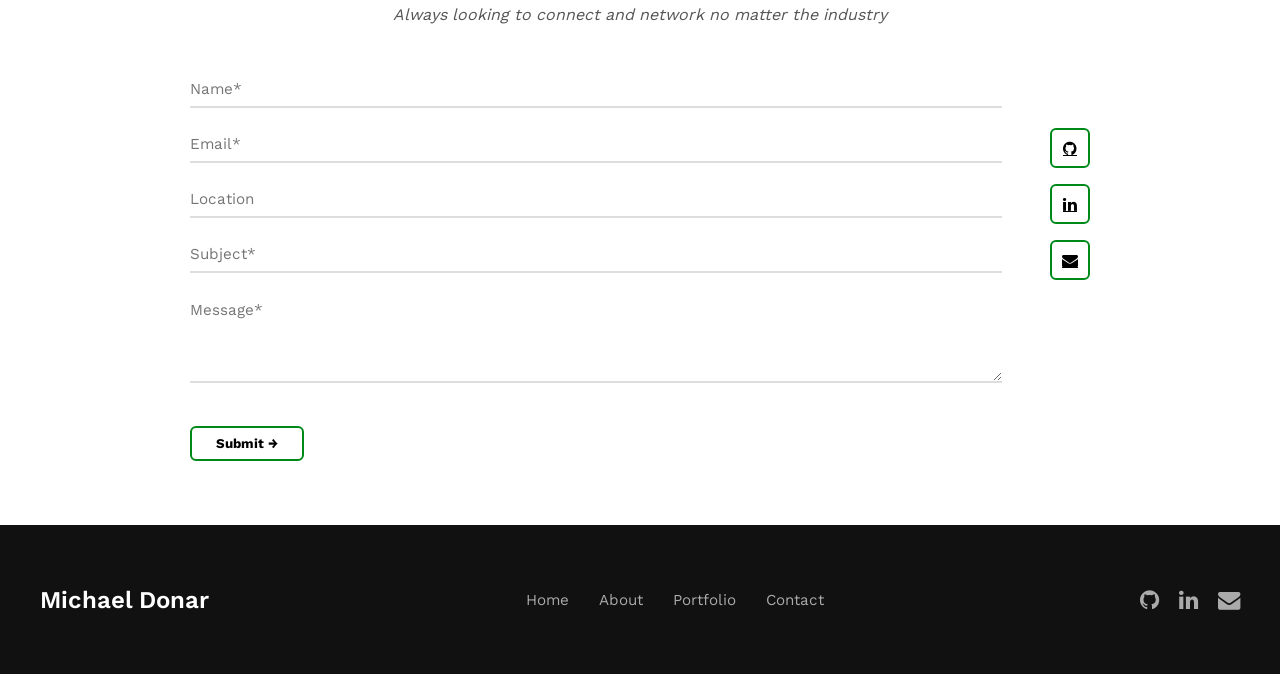
==== commit 989bc1ef: "updated file names" ====
--- a/index.html
+++ b/index.html
@@ -17,7 +17,9 @@
 </head>
 
 <body>
-  <div class="home-link" id="top"></div>
+  <div class="home-link" ></div>
+  <!--Needed for Linking keep display as none-->
+  <section id="top"></section>
   <nav class="navbar">
     <div class="nav-container">
       <!--- Could add a logo here when made <div class="logo">Logo</div> -->
--- a/assets/style.css
+++ b/assets/style.css
@@ -51,13 +51,13 @@
 /* Navbar */
 .navbar {
     background-color: #000;
-    padding: 1rem 2rem;
+    padding: 1.3rem 4rem;
     position: fixed;
     width: 100%;
     top: 0;
     z-index: 1000;
     border-bottom: 2px solid #FFFF00;
-    box-shadow: 0 2px 4px 0 rgba(0, 0, 0, .2);
+    box-shadow: 0 2px 4px 0 rgba(0, 0, 0, .5);
 
 }
 
@@ -148,6 +148,7 @@
     padding: 10rem 2rem 5rem;
     position: relative;
     overflow: hidden;
+    height: 60em;
 }
 
 .hero-content {
@@ -456,7 +457,8 @@
 footer {
     background-color: #111;
     color: #aaa;
-    padding: 60px 20px 40px;
+    padding-bottom: 2em;
+    padding-top: 2em;
     font-size: 0.95rem;
 }
 
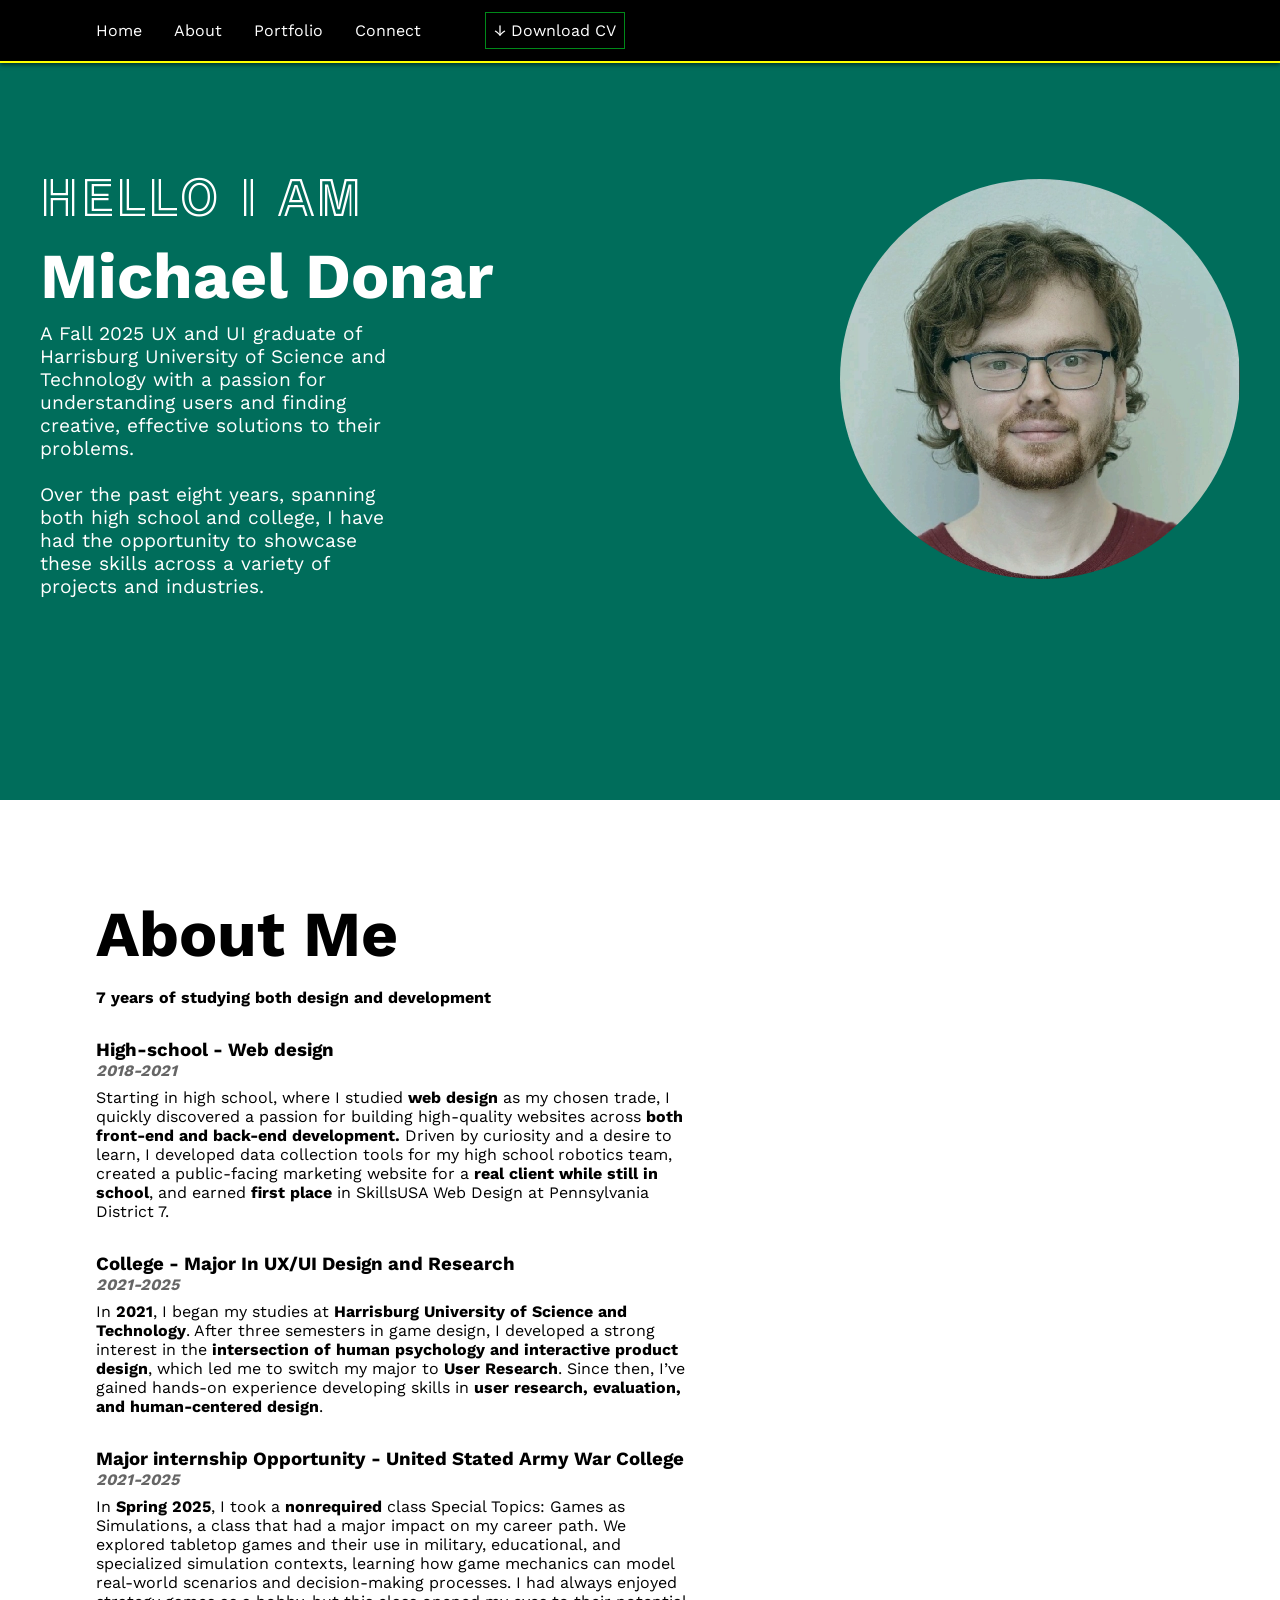
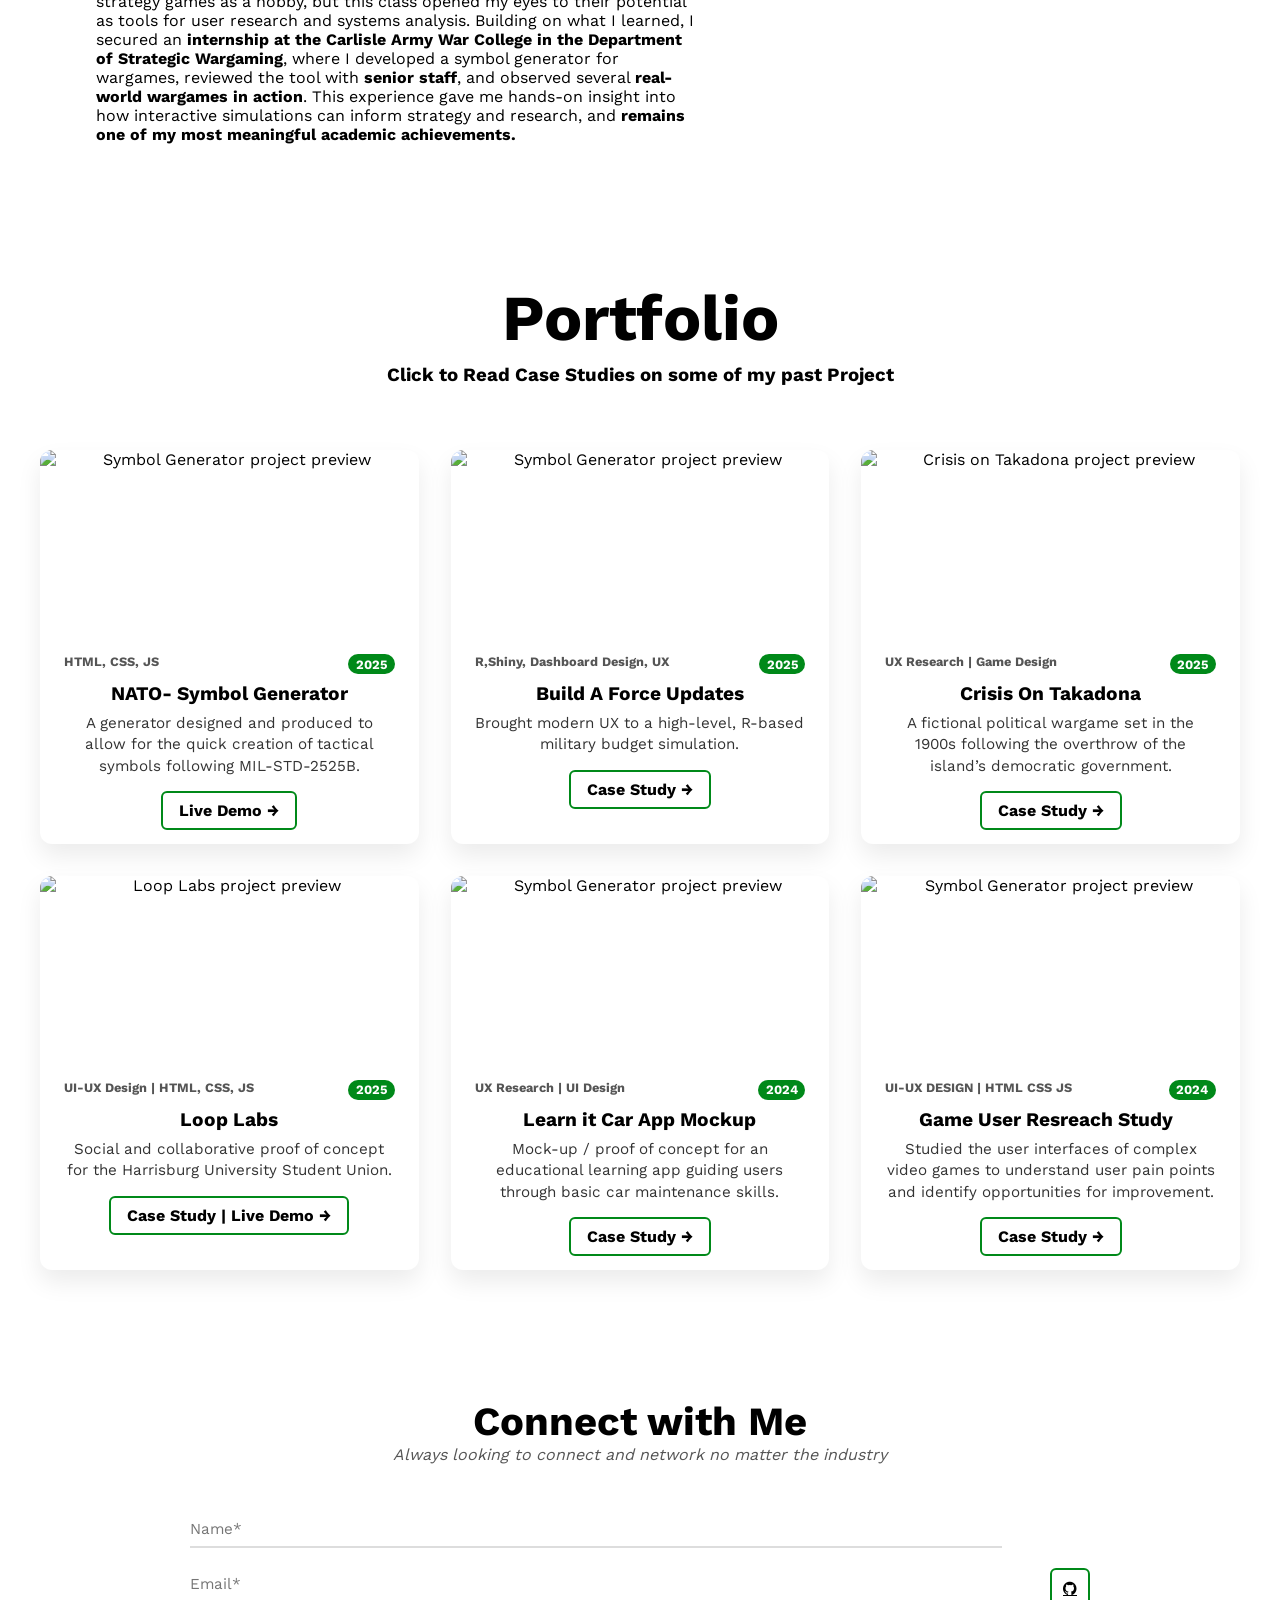
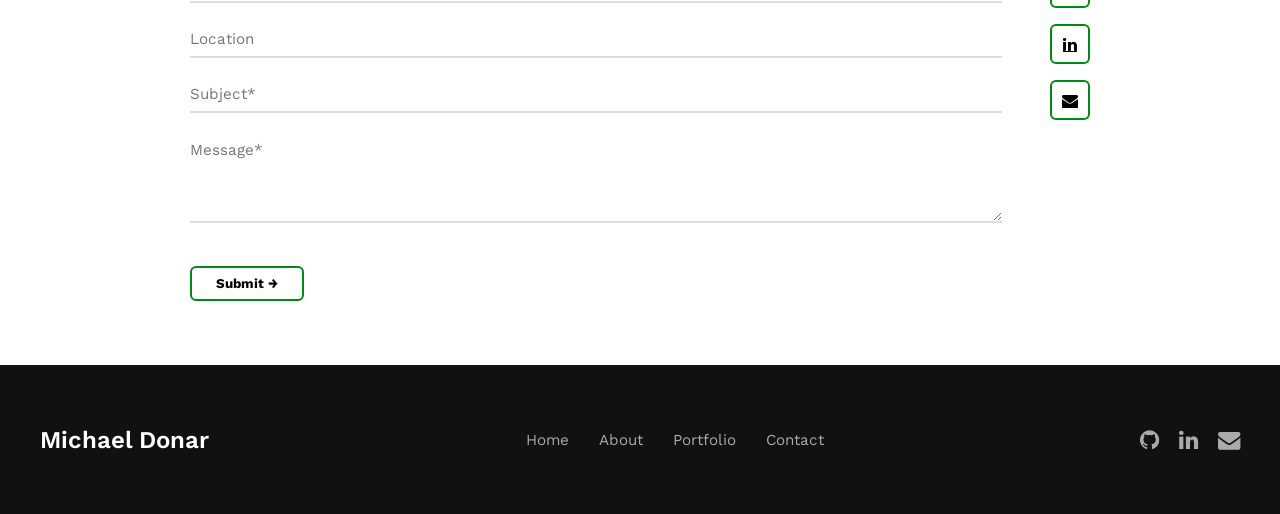
==== commit 4ff1fd3e: "Checkpoint from VS Code for cloud agent session" ====
--- a/index.html
+++ b/index.html
@@ -15,7 +15,6 @@
   <link rel="stylesheet"
     href="https://fonts.googleapis.com/css2?family=Material+Symbols+Outlined:opsz,wght,FILL,GRAD@20..48,100..700,0..1,-50..200&icon_names=download" />
 </head>
-
 <body>
   <div class="home-link" ></div>
   <!--Needed for Linking keep display as none-->
--- a/assets/style.css
+++ b/assets/style.css
@@ -47,6 +47,9 @@
 .home-link{
     display: none;
 }
+
+
+
 
 /* Navbar */
 .navbar {
@@ -148,7 +151,7 @@
     padding: 10rem 2rem 5rem;
     position: relative;
     overflow: hidden;
-    height: 60em;
+    height: 50em;
 }
 
 .hero-content {
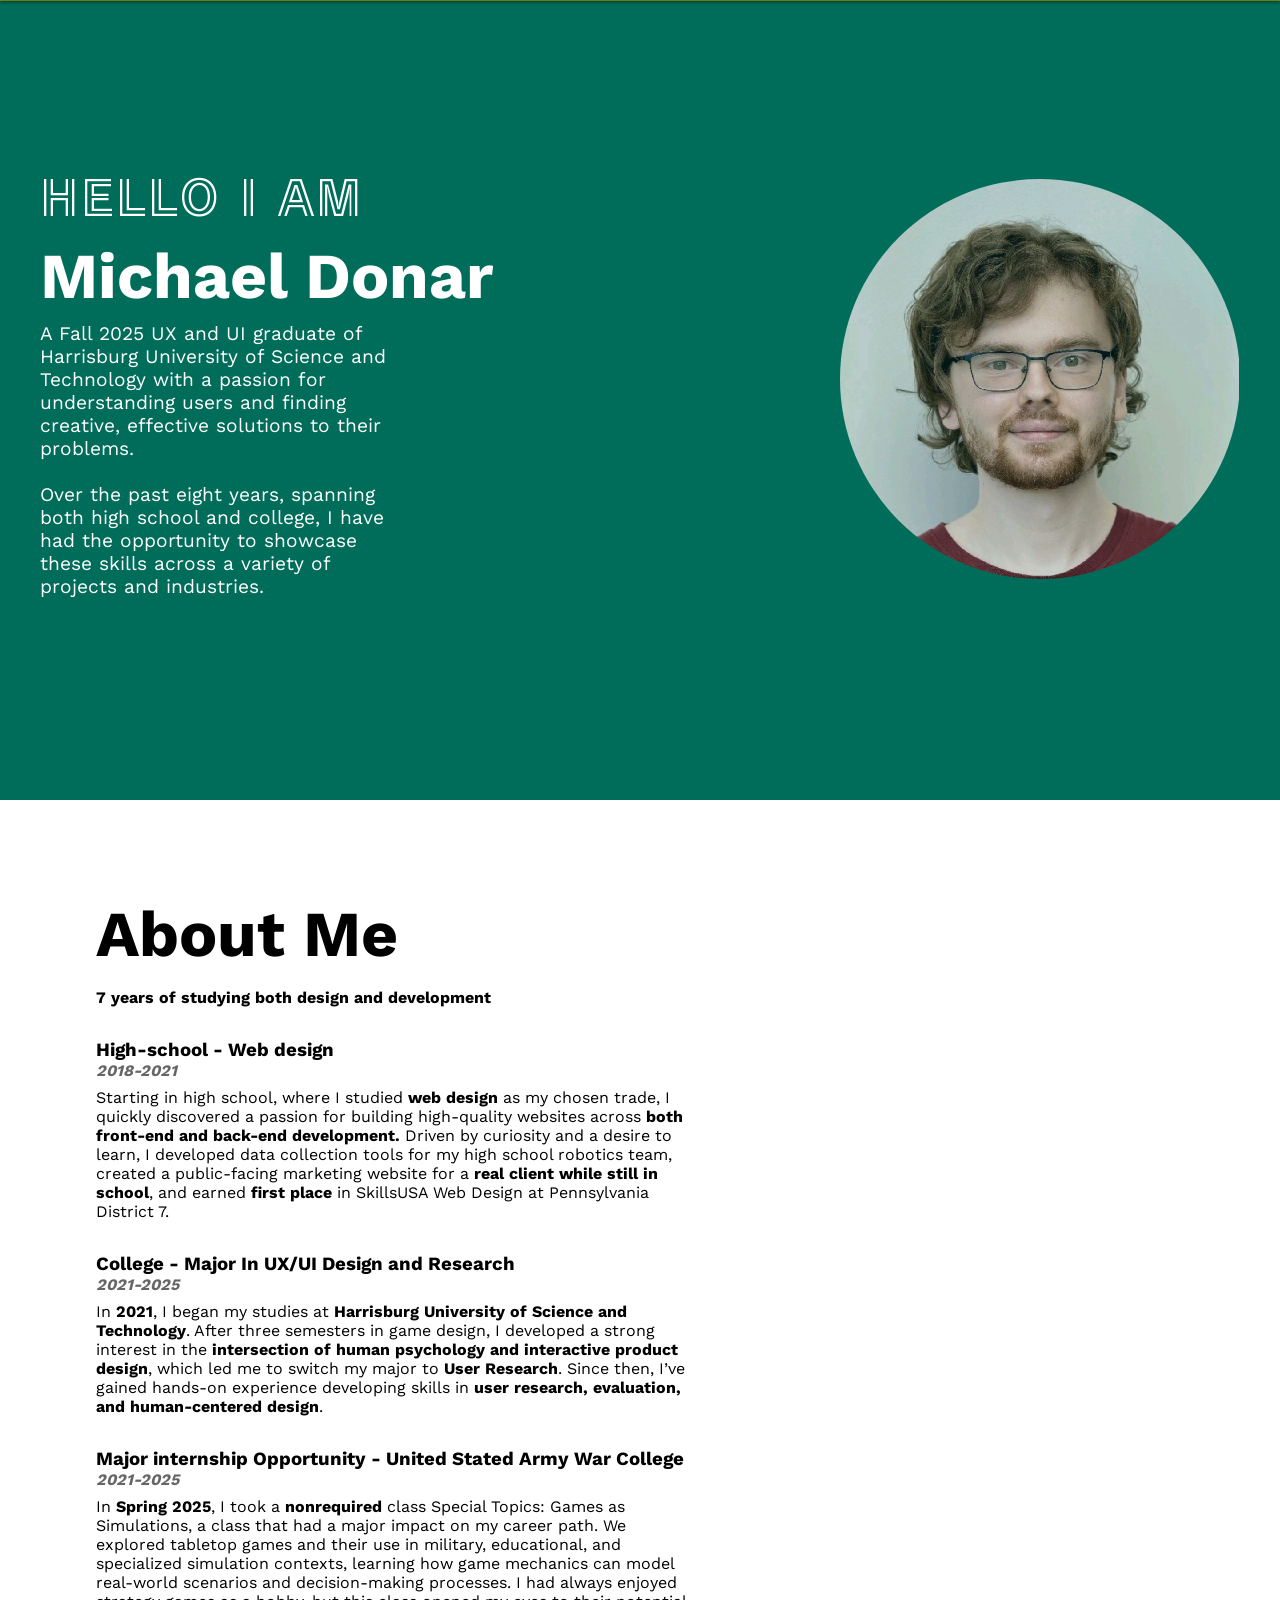
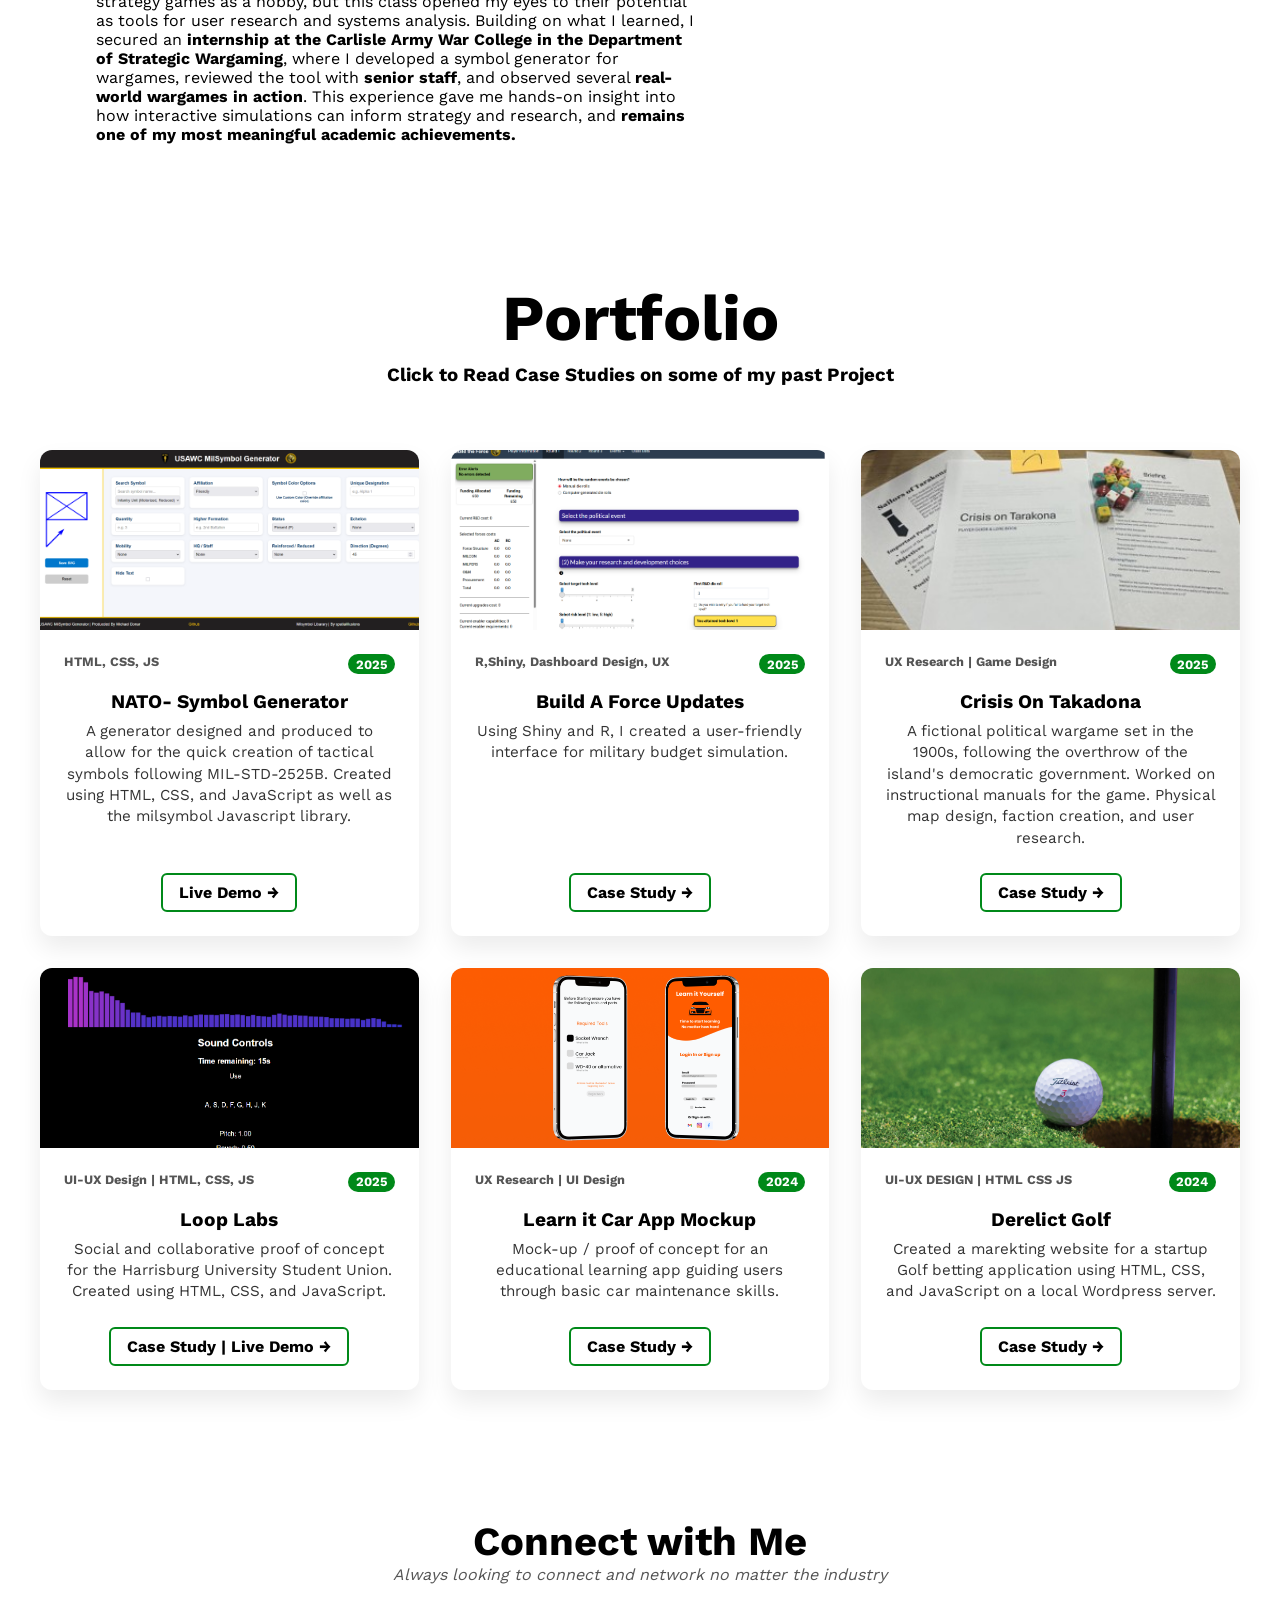
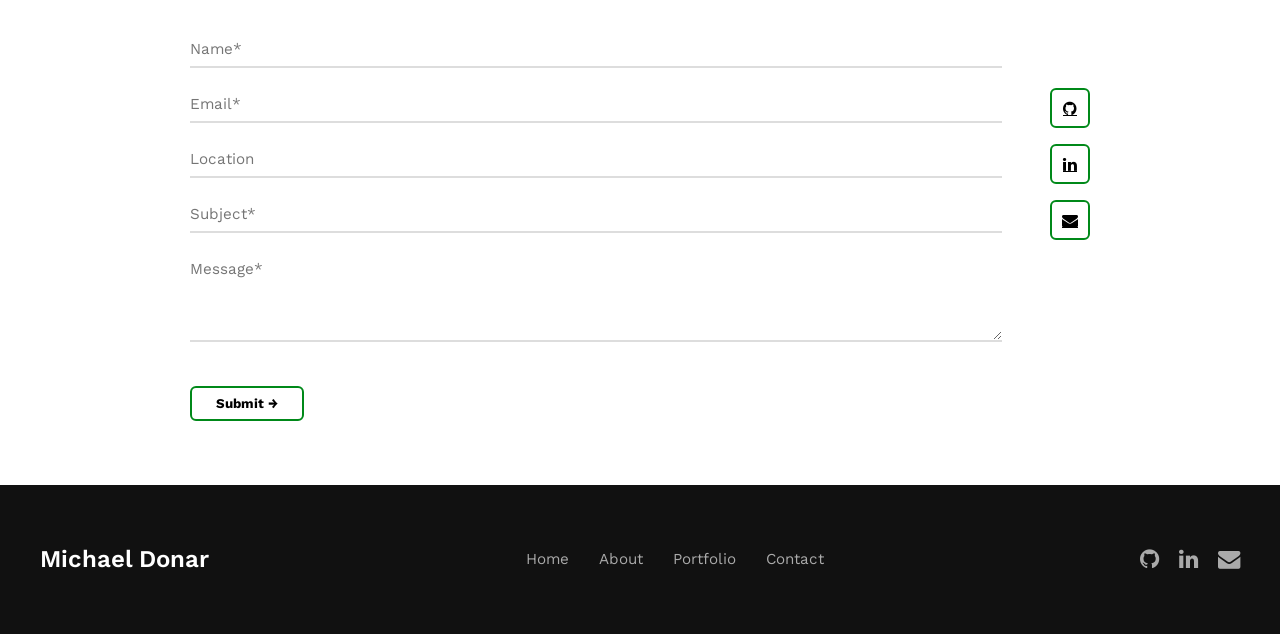
==== commit 3a9642ef: "finish first project page working on next pages" ====
--- a/index.html
+++ b/index.html
@@ -27,7 +27,7 @@
         <li><a href="#about">About</a></li>
         <li><a href="#project">Portfolio</a></li>
         <li><a href="#contact">Connect</a></li>
-        <li class="cv-item"><a href="#" class="cv-button">↓ Download CV</a></li>
+        <li class="cv-item"><a  href="./img/Michael_Donar_Resume.pdf" target="_blank" rel="noopener noreferrer" class="cv-button">↓ Download CV</a></li>
       </ul>
       <div class="hamburger">
         <span></span>
@@ -53,7 +53,7 @@
       </div>
   </header>
   <main>
-    <section class="content-section" id="about">
+    <section class="content-section reveal" id="about">
       <h1>About Me</h1>
       <h2>7 years of studying both design and development</h2>
       <div class="content-subsection">
@@ -108,7 +108,7 @@
     <section class="projects">
       <div class="projects-grid">
         <article class="project-card">
-          <img src="img/project1.jpg" alt="Symbol Generator project preview">
+          <img src="./img/symbol-gen-thumb.png" alt="Symbol Generator project preview">
           <div class="project-content">
             <div class="project-meta">
               <span>HTML, CSS, JS</span>
@@ -117,13 +117,14 @@
             <h3>NATO- Symbol Generator</h3>
             <p>
               A generator designed and produced to allow for the quick creation of tactical symbols following
-              MIL-STD-2525B.
+              MIL-STD-2525B. Created using HTML, CSS, and JavaScript as well as the milsymbol Javascript library.
             </p>
             <a href="#" class="project-btn">Live Demo →</a>
           </div>
         </article>
-        <article class="project-card">
-          <img src="img/project1.jpg" alt="Symbol Generator project preview">
+        <!-- Build A Force Project Card-->
+        <article class="project-card">
+          <img src="./img/BTF-Thumbnail.png" alt="Build A Force project preview">
           <div class="project-content">
             <div class="project-meta">
               <span>R,Shiny, Dashboard Design, UX</span>
@@ -131,14 +132,14 @@
             </div>
             <h3>Build A Force Updates </h3>
             <p>
-              Brought modern UX to a high-level, R-based military budget simulation.
-            </p>
-            <a href="#" class="project-btn">Case Study →</a>
+              Using Shiny and R, I created a user-friendly interface for military budget simulation.
+            </p>
+            <a href="btf.html" class="project-btn" target="_blank">Case Study →</a>
           </div>
         </article>
         <!--Crisis On Takadona-->
         <article class="project-card">
-          <img src="img/project2.jpg" alt="Crisis on Takadona project preview">
+          <img src="./img/matrixGameThumb.jpg" alt="Crisis on Takadona project preview">
           <div class="project-content">
             <div class="project-meta">
               <span>UX Research | Game Design</span>
@@ -146,15 +147,14 @@
             </div>
             <h3>Crisis On Takadona</h3>
             <p>
-              A fictional political wargame set in the 1900s following the overthrow of the island’s democratic
-              government.
+             A fictional political wargame set in the 1900s, following the overthrow of the island's democratic  government. Worked on instructional manuals for the game. Physical map design, faction creation, and user research.
             </p>
             <a href="#" class="project-btn">Case Study →</a>
           </div>
         </article>
-        <!--Loop Labs-->
-        <article class="project-card">
-          <img src="img/project3.jpg" alt="Loop Labs project preview">
+        <!--Loop Labs Project Card-->
+        <article class="project-card">
+          <img src="./img/looplabThumb.png" alt="Loop Labs project preview">
           <div class="project-content">
             <div class="project-meta">
               <span>UI-UX Design | HTML, CSS, JS</span>
@@ -162,14 +162,15 @@
             </div>
             <h3>Loop Labs</h3>
             <p>
-              Social and collaborative proof of concept for the Harrisburg University Student Union.
+              Social and collaborative proof of concept for the Harrisburg University Student Union. Created using
+              HTML, CSS, and JavaScript.
             </p>
             <a href="#" class="project-btn">Case Study | Live Demo →</a>
           </div>
         </article>
         <!--Learn it Car App Mockups-->
         <article class="project-card">
-          <img src="img/project1.jpg" alt="Symbol Generator project preview">
+          <img src="./img/learnItThumb.png" alt="Learn it Car App Mockup project preview">
           <div class="project-content">
             <div class="project-meta">
               <span>UX Research | UI Design</span>
@@ -185,16 +186,15 @@
         </article>
         <!--GUR Study-->
         <article class="project-card">
-          <img src="img/project1.jpg" alt="Symbol Generator project preview">
+          <img src="./img/golf-thumb.jpg" alt="Derelict Golf project preview">
           <div class="project-content">
             <div class="project-meta">
               <span>UI-UX DESIGN | HTML CSS JS</span>
               <span class="tag">2024</span>
             </div>
-            <h3>Game User Resreach Study  </h3>
-            <p>
-              Studied the user interfaces of complex video games to understand user pain points and identify
-              opportunities for improvement.
+            <h3>Derelict Golf</h3>
+            <p>
+              Created a marekting website for a startup Golf betting application using HTML, CSS, and JavaScript on a local Wordpress server. 
             </p>
             <a href="#" class="project-btn">Case Study →</a>
           </div>
@@ -203,7 +203,7 @@
     </section>
   </section>
   <!--Contact Section-->
-  <section class="contact" id="contact">
+  <section class="contact reveal" id="contact">
     <h2>Connect with Me</h2>
     <p class="contact-sub">
       Always looking to connect and network no matter the industry
@@ -266,6 +266,58 @@
       navLinks.classList.toggle('active');
       hamburger.classList.toggle('active');
     });
+
+    // Parallax and Navbar Logic
+    const navbar = document.querySelector('.navbar');
+    const heroSection = document.querySelector('.hero');
+    const heroContent = document.querySelector('.hero-content');
+
+    // Initially hide navbar
+    navbar.classList.add('hidden');
+
+    window.addEventListener('scroll', () => {
+      const scrollPosition = window.scrollY;
+      const heroHeight = heroSection.offsetHeight;
+
+      // Navbar Visibility
+      if (scrollPosition > heroHeight - 100) { // Show slightly before end of hero
+        navbar.classList.remove('hidden');
+      } else {
+        navbar.classList.add('hidden');
+      }
+
+      // Parallax Effect
+      // Only apply if within hero section range to save performance
+      // AND if screen width is greater than 768px (desktop)
+      if (scrollPosition <= heroHeight && window.innerWidth > 768) {
+        const translateY = scrollPosition * 0.4; // Adjust speed factor as needed
+        heroContent.style.transform = `translateY(${translateY}px)`;
+        heroContent.style.opacity = 1 - (scrollPosition / heroHeight); // Optional: Fade out effect
+      }
+    });
+
+    // Scroll Reveal Logic
+    const revealElements = document.querySelectorAll('.reveal');
+    const projectCards = document.querySelectorAll('.project-card');
+
+    // Add reveal class to project cards dynamically if not already present
+    projectCards.forEach(card => card.classList.add('reveal'));
+
+    const revealObserver = new IntersectionObserver((entries, observer) => {
+        entries.forEach(entry => {
+            if (entry.isIntersecting) {
+                entry.target.classList.add('active');
+                observer.unobserve(entry.target); // Reveal only once
+            }
+        });
+    }, {
+        threshold: 0.15 // Trigger when 15% visible
+    });
+
+    revealElements.forEach(el => revealObserver.observe(el));
+    projectCards.forEach(el => revealObserver.observe(el)); // Ensure cards are observed even if added via JS above
+
+
   </script>
 </body>
 
--- a/assets/style.css
+++ b/assets/style.css
@@ -33,10 +33,28 @@
     font-family: 'work-sans';
 }
 
+html {
+    scroll-behavior: smooth;
+    overscroll-behavior-y: none;
+}
+
 body {
     background-color: #fff;
     font-family: 'work-sans';
     color: #000;
+    overscroll-behavior-y: none;
+}
+
+/* Scroll Reveal */
+.reveal {
+    opacity: 0;
+    transform: translateY(30px);
+    transition: all 0.8s ease;
+}
+
+.reveal.active {
+    opacity: 1;
+    transform: translateY(0);
 }
 
 /*Span Bold*/
@@ -47,9 +65,6 @@
 .home-link{
     display: none;
 }
-
-
-
 
 /* Navbar */
 .navbar {
@@ -61,7 +76,11 @@
     z-index: 1000;
     border-bottom: 2px solid #FFFF00;
     box-shadow: 0 2px 4px 0 rgba(0, 0, 0, .5);
-
+    transition: transform 0.3s ease-in-out;
+}
+
+.navbar.hidden {
+    transform: translateY(-100%);
 }
 
 .nav-container {
@@ -70,12 +89,14 @@
     align-items: center;
     max-width: 1200px;
     margin: 0 auto;
-    float: left;
+    margin: 0 auto;
+    /* float: left; Removed */
 }
 
 .logo {
     margin-right: 1em;
-    float: left;
+    margin-right: 1em;
+    /* float: left; Removed */
     color: #fff;
     font-size: 1.5rem;
     font-weight: bold;
@@ -198,6 +219,8 @@
     /* Grey */
     border-radius: 50%;
     opacity: 0.8;
+    object-fit: cover;
+    object-position: center;
 }
 
 
@@ -289,6 +312,12 @@
     overflow: hidden;
     display: flex;
     flex-direction: column;
+    transition: transform 0.3s ease, box-shadow 0.3s ease;
+}
+
+.project-card:hover {
+    transform: translateY(-10px);
+    box-shadow: 0 15px 30px rgba(0, 0, 0, 0.15);
 }
 
 .project-card img {
@@ -299,6 +328,9 @@
 
 .project-content {
     padding: 1.5rem;
+    display: flex;
+    flex-direction: column;
+    flex: 1;
 }
 
 .project-meta {
@@ -333,7 +365,8 @@
    Buttons
 ========================= */
 .project-btn {
-    align-self: flex-start;
+    align-self: center;
+    margin-top: auto;
     border: 2px solid var(--primary-highlight);
     padding: 0.5rem 1rem;
     border-radius: 6px;
@@ -522,6 +555,7 @@
     color: #777;
 }
 
+
 /* =========================
    Responsive
 ========================= */
@@ -540,7 +574,6 @@
         height: 160px;
     }
 }
-
 
 /* Responsive Design */
 @media (max-width: 768px) {
@@ -555,6 +588,15 @@
         padding: 1rem 0;
     }
 
+    .hero {
+        height: auto;
+        padding-bottom: 4rem;
+    }
+
+    .navbar {
+        padding: 1.3rem 1.5rem;
+    }
+
     .nav-links.active {
         display: flex;
     }
@@ -588,9 +630,9 @@
         margin-top: 2rem;
     }
 
-    .circle-placeholder {
-        width: 150px;
-        height: 150px;
+    .hero-image img {
+        width: 250px;
+        height: 250px;
     }
 }
 
@@ -600,8 +642,133 @@
                 text-align: center;
             }
             
-            .footer-nav ul {
-                flex-direction: column;
-                gap: 15px;
-            }
-        }+    .footer-nav ul {
+        flex-direction: column;
+        gap: 15px;
+    }
+}
+
+/* =========================
+   Project Page Redesign
+========================= */
+
+.project-page {
+    padding-top: 8rem; /* Space for fixed navbar */
+    padding-bottom: 4rem;
+    max-width: 900px;
+    margin: 0 auto;
+    width: 90%;
+}
+
+.project-header {
+    text-align: center;
+    margin-bottom: 4rem;
+}
+
+.project-header h1 {
+    font-size: 3.5rem;
+    font-weight: 800; /* Extra bold */
+    color: #000;
+    margin-bottom: 0.5rem;
+}
+
+.project-meta-details {
+    display: flex;
+    justify-content: center;
+    align-items: center;
+    gap: 1rem;
+    color: #777;
+    font-size: 1.1rem;
+    margin-bottom: 3rem;
+    flex-wrap: wrap;
+}
+
+.project-tag {
+    background-color: var(--primary-highlight);
+    color: #fff;
+    font-size: 0.8rem;
+    font-weight: bold;
+    padding: 0.2rem 0.6rem;
+    border-radius: 999px;
+    text-transform: uppercase;
+}
+
+.project-summary {
+    font-size: 1.5rem;
+    line-height: 1.5;
+    max-width: 800px;
+    margin: 0 auto 3rem auto;
+    color: #333;
+    font-weight: 400;
+    text-align: center;
+}
+
+.project-image-container {
+    border-radius: 10%;
+    border: #000 2px;
+    border-style: solid;
+    width: 100%;
+    aspect-ratio: 16 / 9; /* Standard landscape ratio */
+    display: flex;
+    justify-content: center;
+    align-items: center;
+    color: #666;
+    font-size: 1.2rem;
+    margin-bottom: 1rem;
+    border-radius: 4px;
+    overflow: hidden;
+    position: relative;
+}
+
+.project-image-container img {
+    width: 100%;
+    height: 100%;
+    object-fit: contain; 
+}
+
+.project-image-caption {
+    text-align: left;
+    color: #888;
+    font-size: 0.9rem;
+    margin-bottom: 4rem;
+    font-weight: 300;
+}
+
+.project-content-section {
+    text-align: center;
+    margin-bottom: 4rem;
+    max-width: 700px;
+    margin-left: auto;
+    margin-right: auto;
+}
+
+.project-content-section h2 {
+    font-size: 2.5rem;
+    font-weight: 800;
+    margin-bottom: 1.5rem;
+    color: #000;
+    padding-top: 2em;
+}
+
+.project-content-section p {
+    font-size: 1.1rem;
+    line-height: 1.7;
+    color: #333;
+    text-align: justify; 
+    text-align-last: left; /* Ensures last line isn't justified */
+}
+
+/* Mobile Adjustments */
+@media (max-width: 768px) {
+    .project-header h1 {
+        font-size: 2.5rem;
+    }
+
+    .project-summary {
+        font-size: 1.2rem;
+    }
+
+    .project-content-section h2 {
+        font-size: 2rem;
+    }
+}
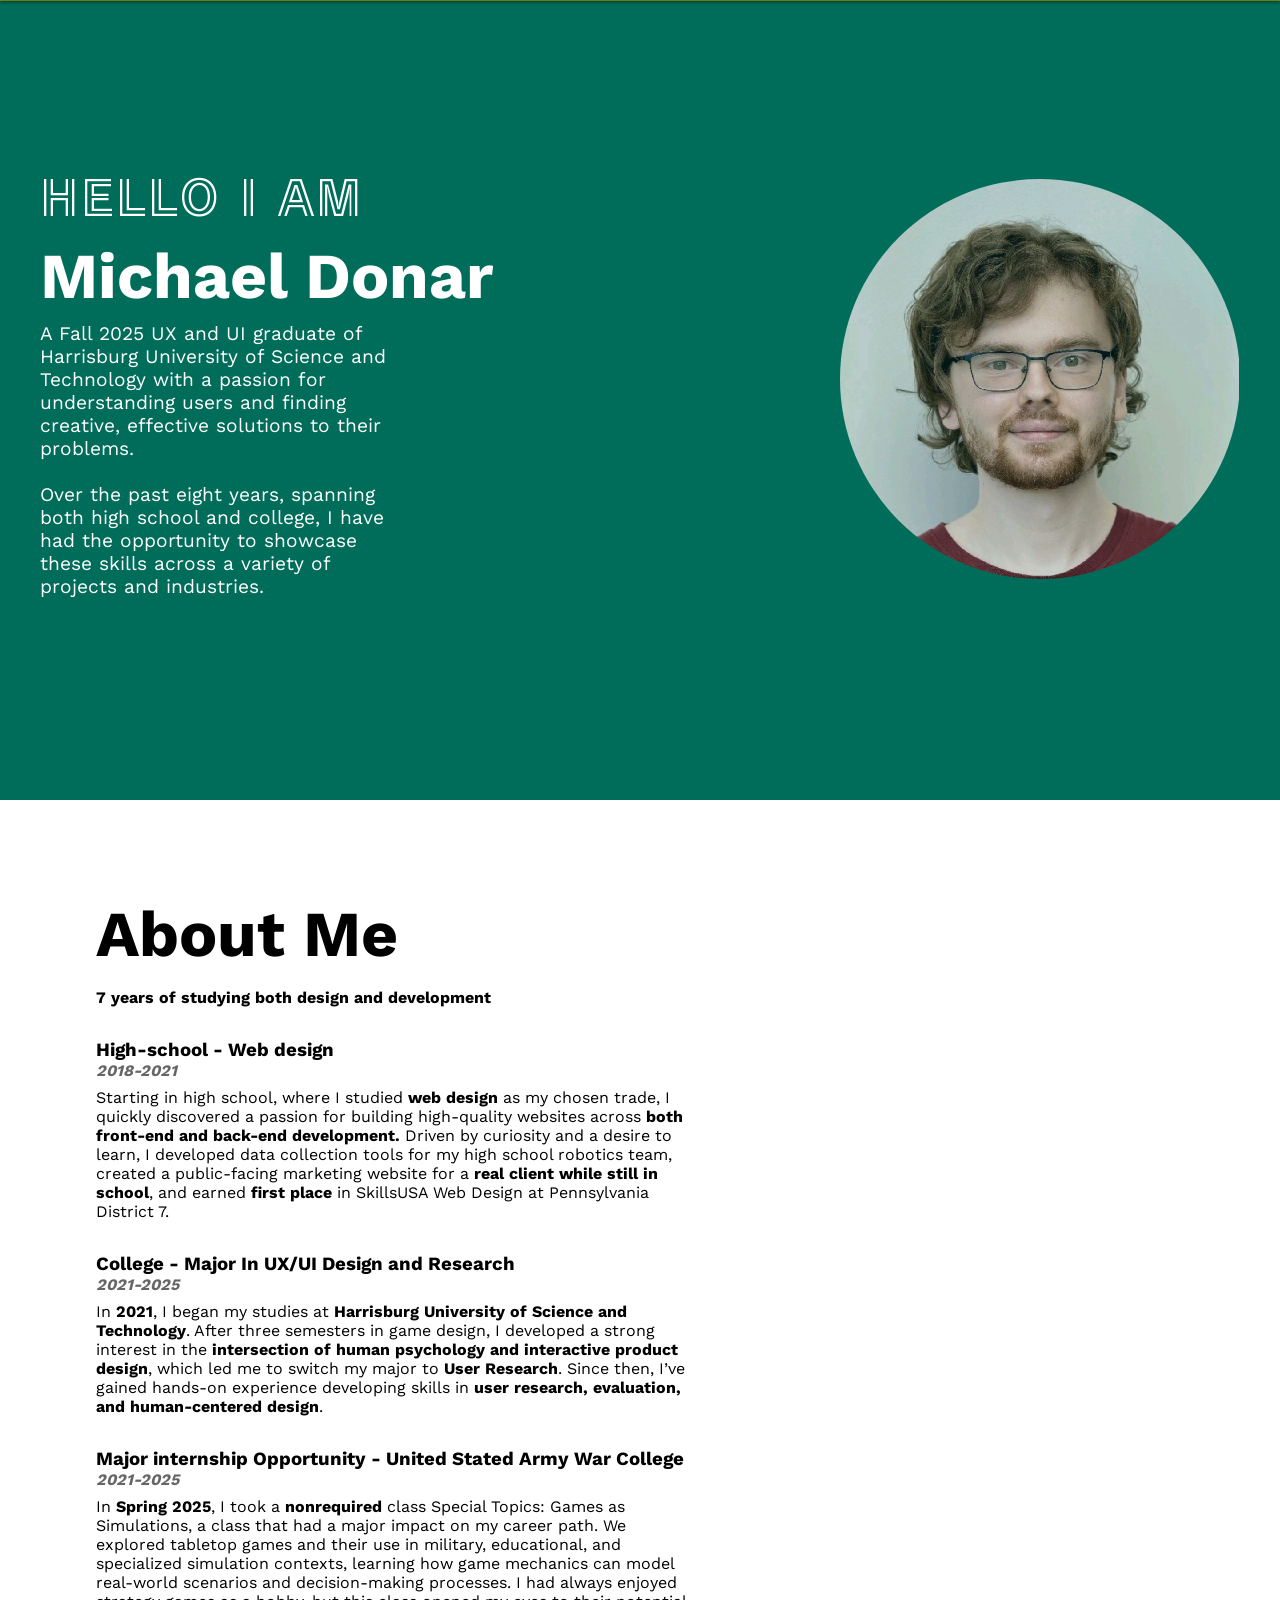
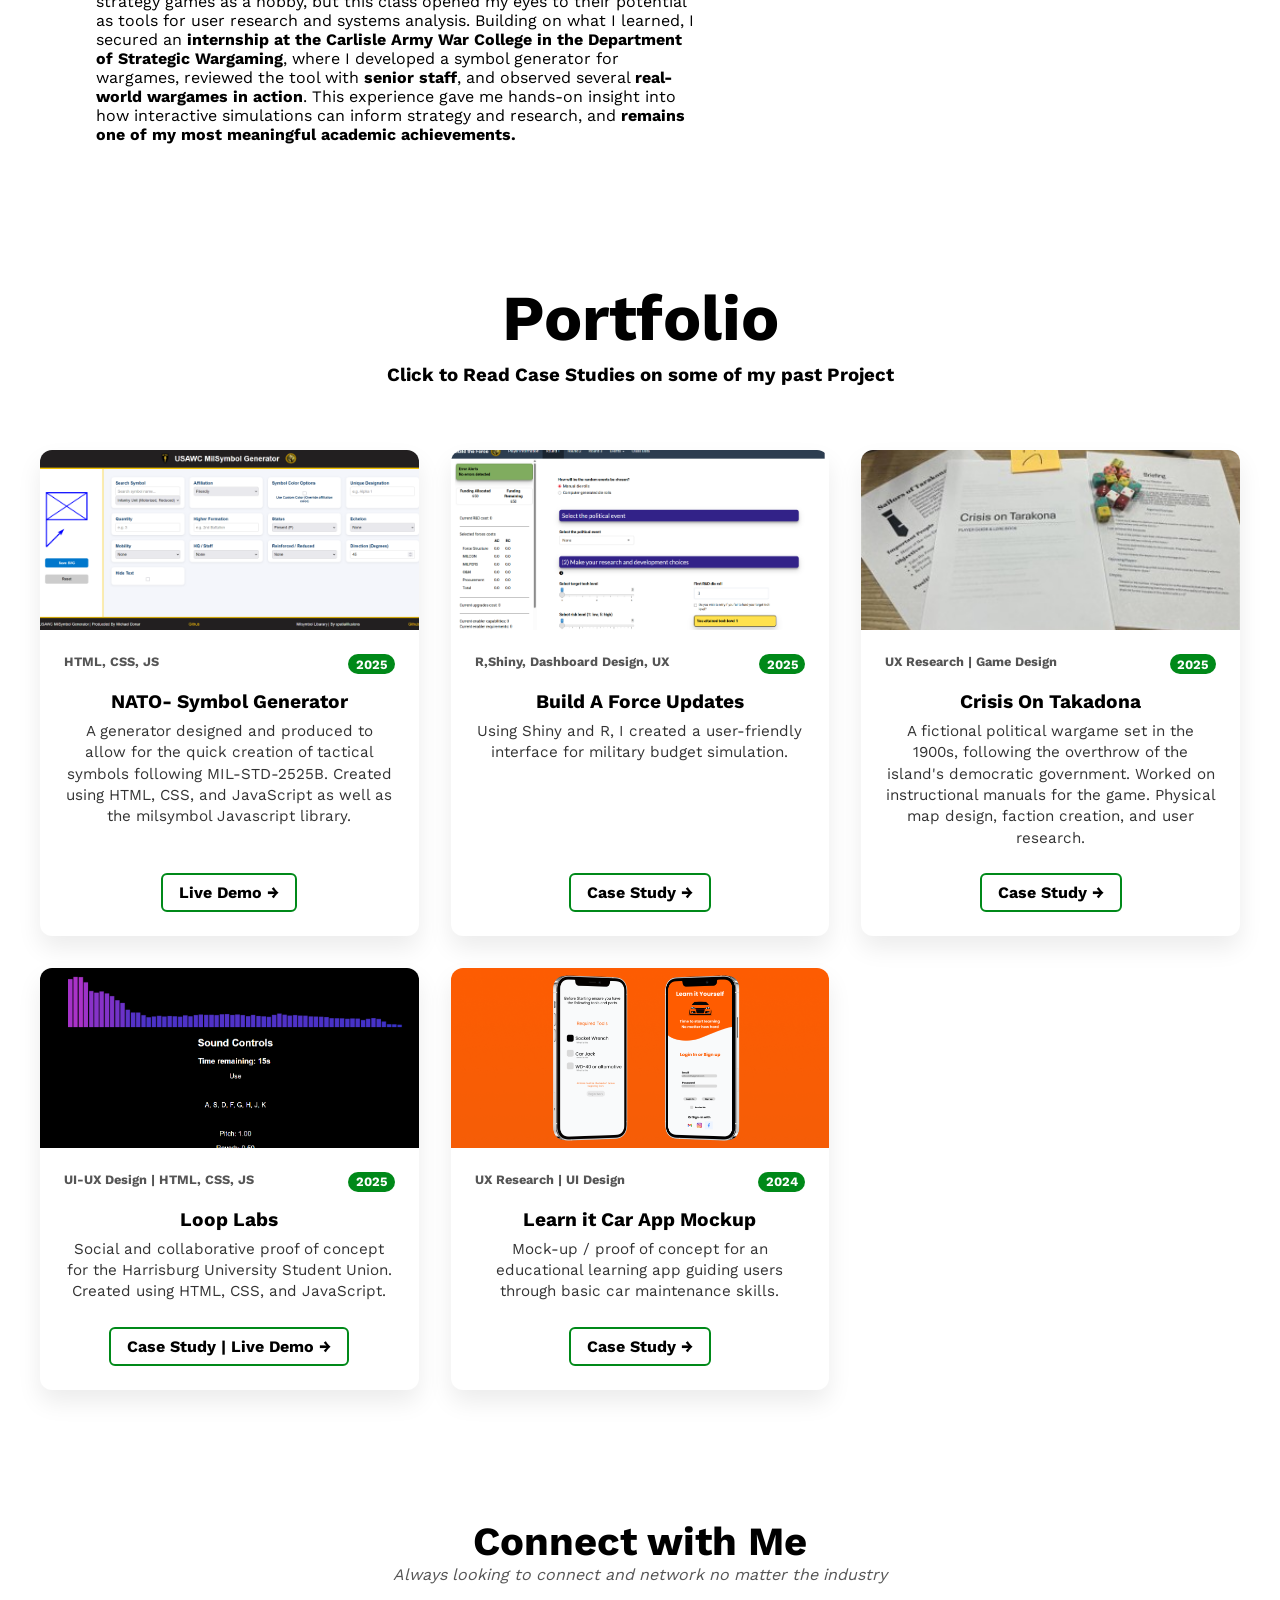
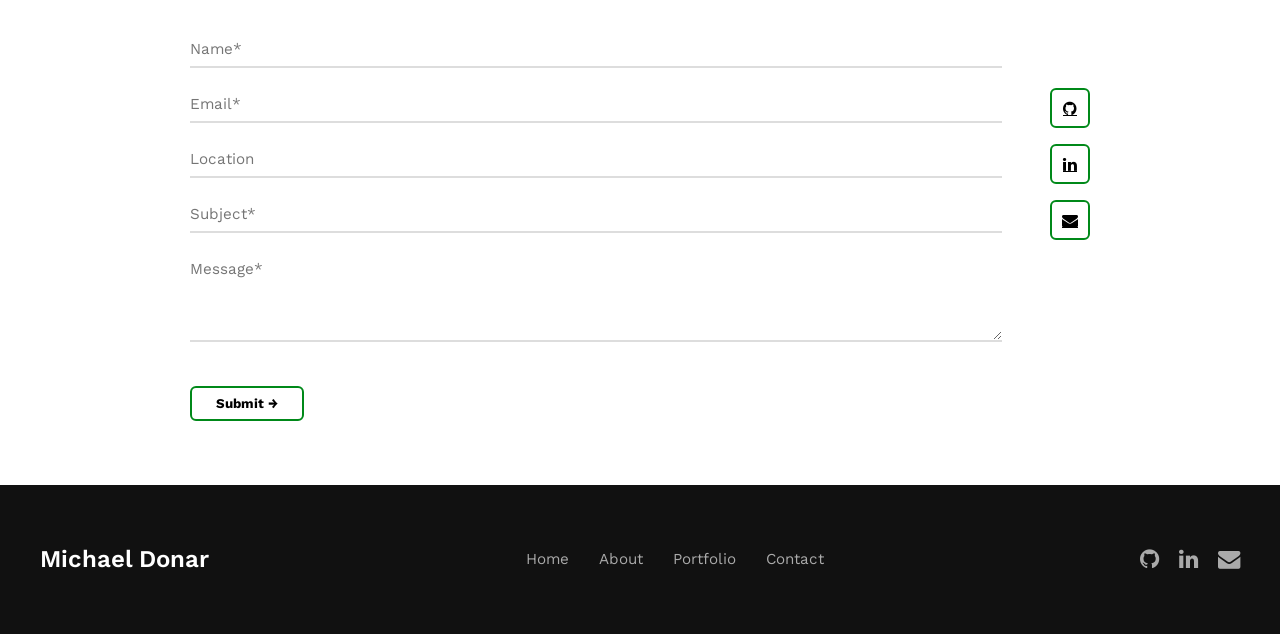
==== commit cc8f6f46: "final page" ====
--- a/index.html
+++ b/index.html
@@ -119,7 +119,7 @@
               A generator designed and produced to allow for the quick creation of tactical symbols following
               MIL-STD-2525B. Created using HTML, CSS, and JavaScript as well as the milsymbol Javascript library.
             </p>
-            <a href="#" class="project-btn">Live Demo →</a>
+            <a href="./subpages/symbol-gen.html" class="project-btn" target="_blank">Live Demo →</a>
           </div>
         </article>
         <!-- Build A Force Project Card-->
@@ -134,7 +134,7 @@
             <p>
               Using Shiny and R, I created a user-friendly interface for military budget simulation.
             </p>
-            <a href="btf.html" class="project-btn" target="_blank">Case Study →</a>
+            <a href="./subpages/btf.html" class="project-btn" target="_blank">Case Study →</a>
           </div>
         </article>
         <!--Crisis On Takadona-->
@@ -149,7 +149,7 @@
             <p>
              A fictional political wargame set in the 1900s, following the overthrow of the island's democratic  government. Worked on instructional manuals for the game. Physical map design, faction creation, and user research.
             </p>
-            <a href="#" class="project-btn">Case Study →</a>
+            <a href="./subpages/martixGame.html" class="project-btn" target="_blank">Case Study →</a>
           </div>
         </article>
         <!--Loop Labs Project Card-->
@@ -165,7 +165,7 @@
               Social and collaborative proof of concept for the Harrisburg University Student Union. Created using
               HTML, CSS, and JavaScript.
             </p>
-            <a href="#" class="project-btn">Case Study | Live Demo →</a>
+            <a href="./subpages/looplabs.html" class="project-btn">Case Study | Live Demo →</a>
           </div>
         </article>
         <!--Learn it Car App Mockups-->
@@ -181,10 +181,10 @@
               Mock-up / proof of concept for an educational learning app guiding users through basic car maintenance
               skills.
             </p>
-            <a href="#" class="project-btn">Case Study →</a>
-          </div>
-        </article>
-        <!--GUR Study-->
+            <a href="./subpages/learnIt.html" class="project-btn" target="_blank">Case Study →</a>
+          </div>
+        </article>
+        <!--GUR Study-
         <article class="project-card">
           <img src="./img/golf-thumb.jpg" alt="Derelict Golf project preview">
           <div class="project-content">
@@ -196,10 +196,11 @@
             <p>
               Created a marekting website for a startup Golf betting application using HTML, CSS, and JavaScript on a local Wordpress server. 
             </p>
-            <a href="#" class="project-btn">Case Study →</a>
-          </div>
-        </article>
-      </div>
+            <a href="./subpages/golf.html" class="project-btn" target="_blank">Case Study →</a>
+          </div>
+        </article>
+      </div>
+      <--->
     </section>
   </section>
   <!--Contact Section-->
--- a/assets/style.css
+++ b/assets/style.css
@@ -386,6 +386,30 @@
     background: transparent;
 }
 
+.project-btn-large {
+    align-self: center;
+    margin-top: auto;
+    border: 2px solid var(--primary-highlight);
+    padding: 1rem 1rem;
+    border-radius: 6px;
+    text-decoration: none;
+    font-weight: bold;
+    color: #000;
+    transition: 0.2s ease;
+    font-size: 1.5rem;
+}
+
+.project-btn-large:hover {
+    background: var(--hover-color);
+    color: var(--sub-text-color);
+    border: none;
+}
+
+.project-btn-large.outline {
+    background: transparent;
+}
+
+
 /* =========================
    Contact Section
 ========================= */
@@ -555,6 +579,15 @@
     color: #777;
 }
 
+.tech-highlight {
+    background-color: #f0f4f8; /* Light blue-grey background */
+    color: #2d3748;            /* Darker text for contrast */
+    padding: 2px 6px;
+    border-radius: 4px;
+    font-weight: 500;
+    font-family: 'Courier New', Courier, monospace; /* Monospaced to look like code */
+    border: 1px solid #e2e8f0;
+}
 
 /* =========================
    Responsive
@@ -704,9 +737,7 @@
 }
 
 .project-image-container {
-    border-radius: 10%;
-    border: #000 2px;
-    border-style: solid;
+    
     width: 100%;
     aspect-ratio: 16 / 9; /* Standard landscape ratio */
     display: flex;
@@ -715,7 +746,6 @@
     color: #666;
     font-size: 1.2rem;
     margin-bottom: 1rem;
-    border-radius: 4px;
     overflow: hidden;
     position: relative;
 }
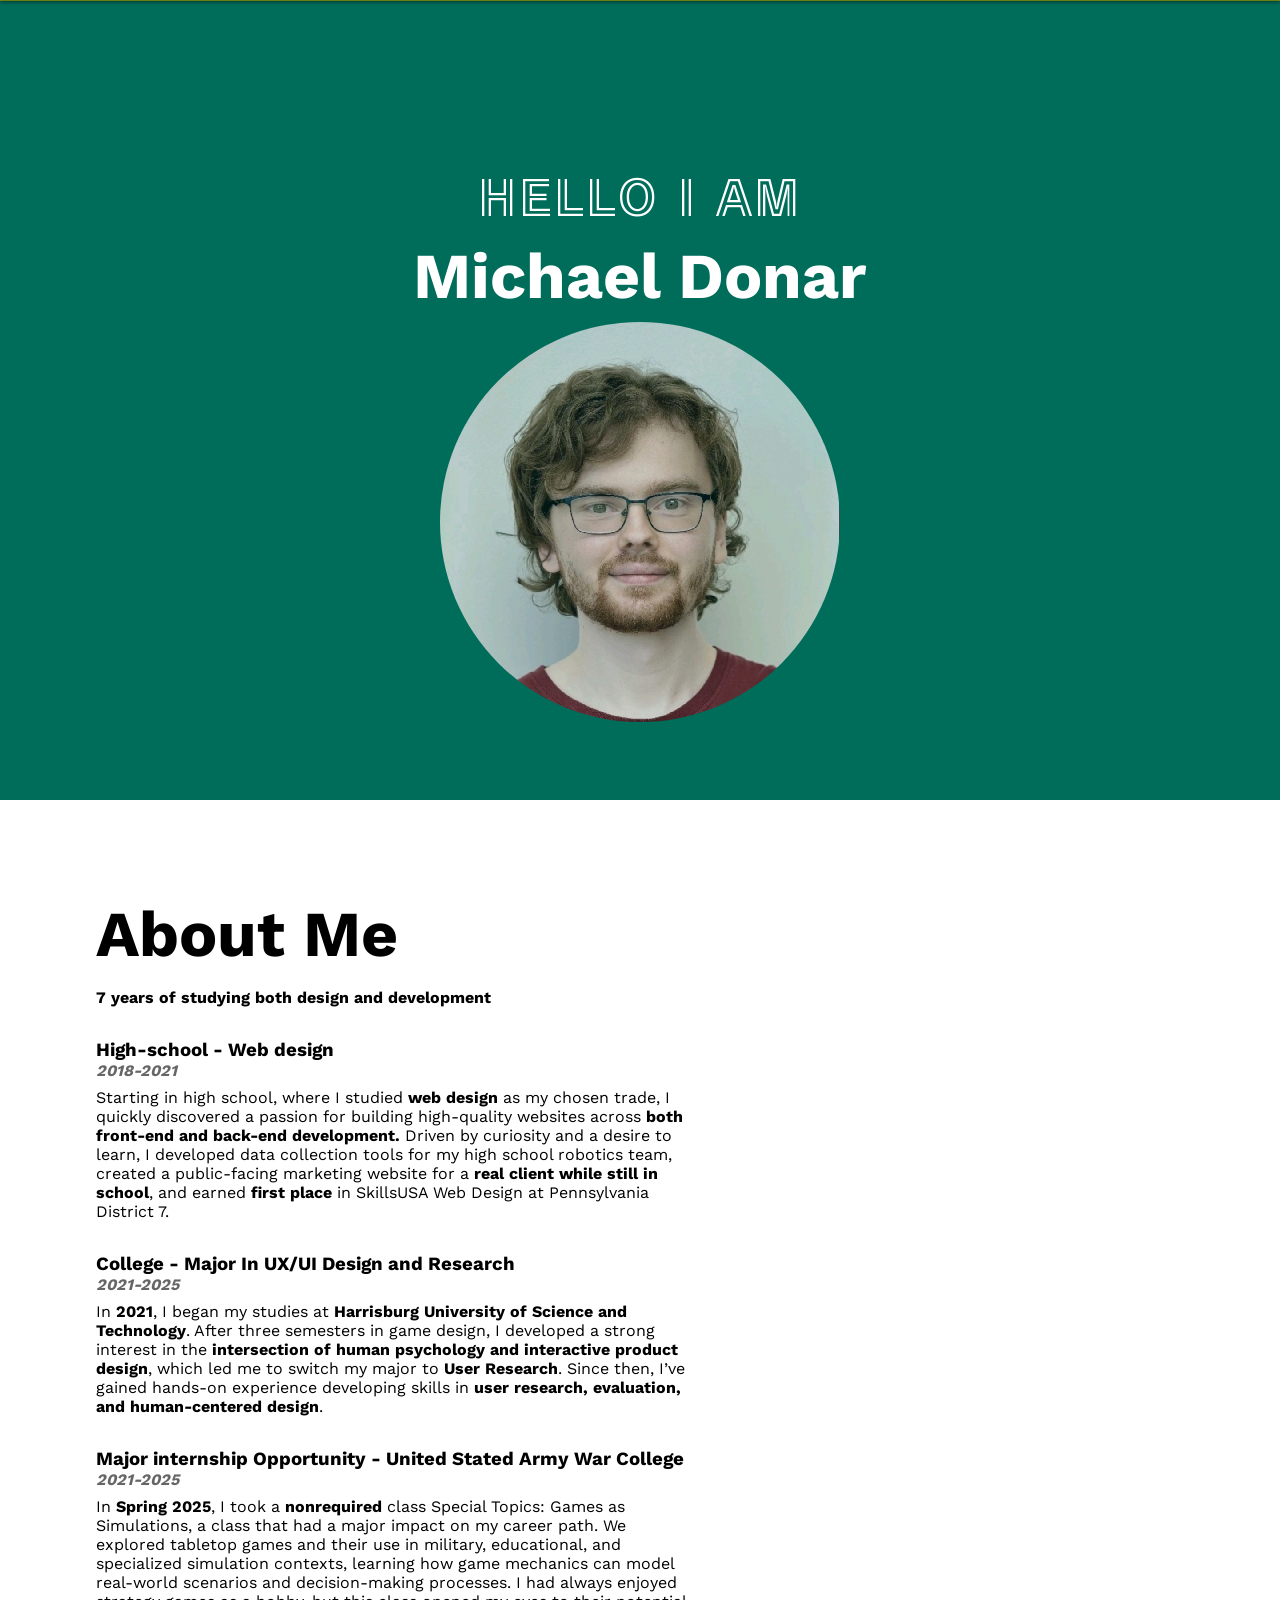
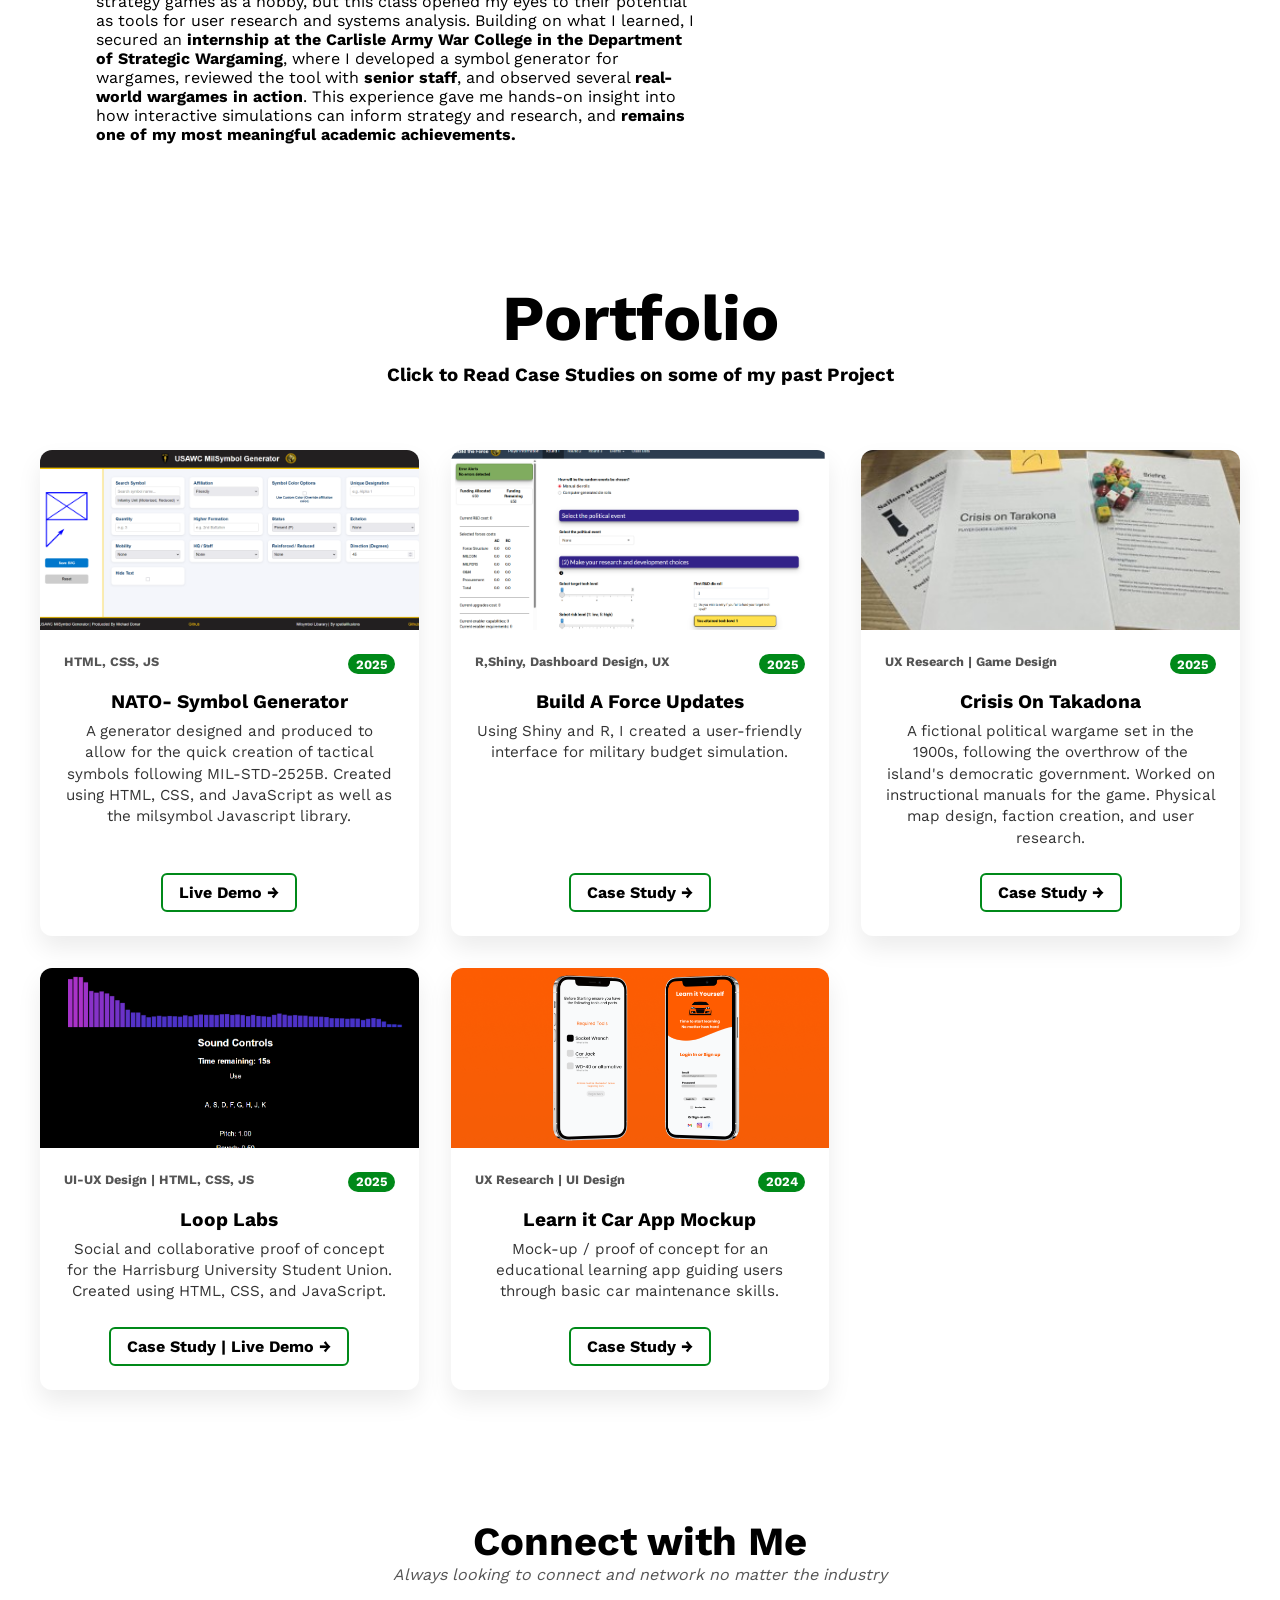
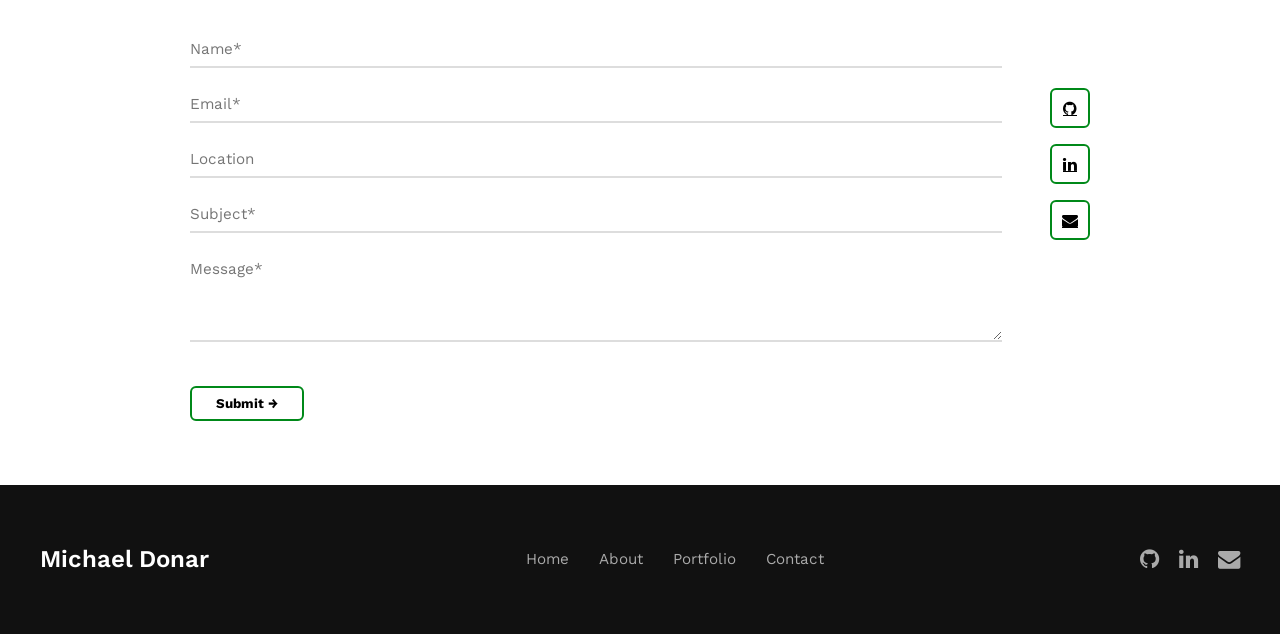
==== commit 414f2c2b: "Removed Summary" ====
--- a/index.html
+++ b/index.html
@@ -15,8 +15,9 @@
   <link rel="stylesheet"
     href="https://fonts.googleapis.com/css2?family=Material+Symbols+Outlined:opsz,wght,FILL,GRAD@20..48,100..700,0..1,-50..200&icon_names=download" />
 </head>
+
 <body>
-  <div class="home-link" ></div>
+  <div class="home-link"></div>
   <!--Needed for Linking keep display as none-->
   <section id="top"></section>
   <nav class="navbar">
@@ -27,7 +28,8 @@
         <li><a href="#about">About</a></li>
         <li><a href="#project">Portfolio</a></li>
         <li><a href="#contact">Connect</a></li>
-        <li class="cv-item"><a  href="./img/Michael_Donar_Resume.pdf" target="_blank" rel="noopener noreferrer" class="cv-button">↓ Download CV</a></li>
+        <li class="cv-item"><a href="./img/Michael_Donar_Resume.pdf" target="_blank" rel="noopener noreferrer"
+            class="cv-button">↓ Download CV</a></li>
       </ul>
       <div class="hamburger">
         <span></span>
@@ -36,6 +38,19 @@
       </div>
     </div>
   </nav>
+  <header class="hero">
+    <div class="hero-content">
+      <div class="hero-text">
+        <h1>HELLO I AM</h1>
+        <h2>Michael Donar</h2>
+        <div class="hero-image">
+          <div class="image-background"></div>
+          <img src="./img/headshot.png" alt="Profile Image">
+        </div>
+      </div>
+    </div>
+  </header>
+  <!-- Old Header Code 
   <header class="hero">
     <div class="hero-content">
       <div class="hero-text">
@@ -52,6 +67,7 @@
         <img src="./img/headshot.png" alt="Profile Image">
       </div>
   </header>
+  <--->
   <main>
     <section class="content-section reveal" id="about">
       <h1>About Me</h1>
@@ -60,8 +76,10 @@
         <h3>High-school - Web design</h3>
         <h4>2018-2021</h4>
         <p>
-          Starting in high school, where I studied <span>web design</span> as my chosen trade, I quickly discovered a
-          passion for building high-quality websites across <span>both front-end and back-end development.</span> Driven
+          Starting in high school, where I studied <span>web design</span> as my chosen trade, I quickly discovered
+          a
+          passion for building high-quality websites across <span>both front-end and back-end development.</span>
+          Driven
           by curiosity and a desire to learn, I developed data collection tools for my high school robotics team,
           created a public-facing marketing website for a <span>real client while still in school</span>, and earned
           <span>first place</span> in SkillsUSA Web Design at Pennsylvania District 7.
@@ -82,19 +100,24 @@
       <div class="content-subsection">
         <h3>Major internship Opportunity - United Stated Army War College </h3>
         <h4>2021-2025</h4>
-        <p>In <span>Spring 2025</span>, I took a <span>nonrequired</span> class Special Topics: Games as Simulations, a
+        <p>In <span>Spring 2025</span>, I took a <span>nonrequired</span> class Special Topics: Games as
+          Simulations, a
           class that had a major impact on my career
-          path. We explored tabletop games and their use in military, educational, and specialized simulation contexts,
+          path. We explored tabletop games and their use in military, educational, and specialized simulation
+          contexts,
           learning how game mechanics can model real-world scenarios and decision-making processes.
 
-          I had always enjoyed strategy games as a hobby, but this class opened my eyes to their potential as tools for
-          user research and systems analysis. Building on what I learned, I secured an <span>internship at the Carlisle
+          I had always enjoyed strategy games as a hobby, but this class opened my eyes to their potential as tools
+          for
+          user research and systems analysis. Building on what I learned, I secured an <span>internship at the
+            Carlisle
             Army
             War College in the Department of Strategic Wargaming</span>, where I developed a symbol generator for
           wargames,
           reviewed the tool with <span>senior staff</span>, and observed several <span>real-world wargames in
             action</span>. This experience gave
-          me hands-on insight into how interactive simulations can inform strategy and research, and <span>remains one
+          me hands-on insight into how interactive simulations can inform strategy and research, and <span>remains
+            one
             of my
             most meaningful academic achievements.</span></p>
       </div>
@@ -147,7 +170,9 @@
             </div>
             <h3>Crisis On Takadona</h3>
             <p>
-             A fictional political wargame set in the 1900s, following the overthrow of the island's democratic  government. Worked on instructional manuals for the game. Physical map design, faction creation, and user research.
+              A fictional political wargame set in the 1900s, following the overthrow of the island's democratic
+              government. Worked on instructional manuals for the game. Physical map design, faction creation, and
+              user research.
             </p>
             <a href="./subpages/martixGame.html" class="project-btn" target="_blank">Case Study →</a>
           </div>
@@ -305,21 +330,20 @@
     projectCards.forEach(card => card.classList.add('reveal'));
 
     const revealObserver = new IntersectionObserver((entries, observer) => {
-        entries.forEach(entry => {
-            if (entry.isIntersecting) {
-                entry.target.classList.add('active');
-                observer.unobserve(entry.target); // Reveal only once
-            }
-        });
+      entries.forEach(entry => {
+        if (entry.isIntersecting) {
+          entry.target.classList.add('active');
+          observer.unobserve(entry.target); // Reveal only once
+        }
+      });
     }, {
-        threshold: 0.15 // Trigger when 15% visible
+      threshold: 0.15 // Trigger when 15% visible
     });
 
     revealElements.forEach(el => revealObserver.observe(el));
     projectCards.forEach(el => revealObserver.observe(el)); // Ensure cards are observed even if added via JS above
-
-
   </script>
+
 </body>
 
 </html>
--- a/assets/style.css
+++ b/assets/style.css
@@ -185,6 +185,8 @@
 
 .hero-text {
     flex: 1;
+    text-align: center;
+    font-size: larger;
 }
 
 .hero-text h1 {
@@ -207,9 +209,8 @@
 }
 
 .hero-image {
-    flex: 1;
-    display: flex;
-    justify-content: flex-end;
+    align-content: center;
+ 
 }
 
 .hero-image img {
